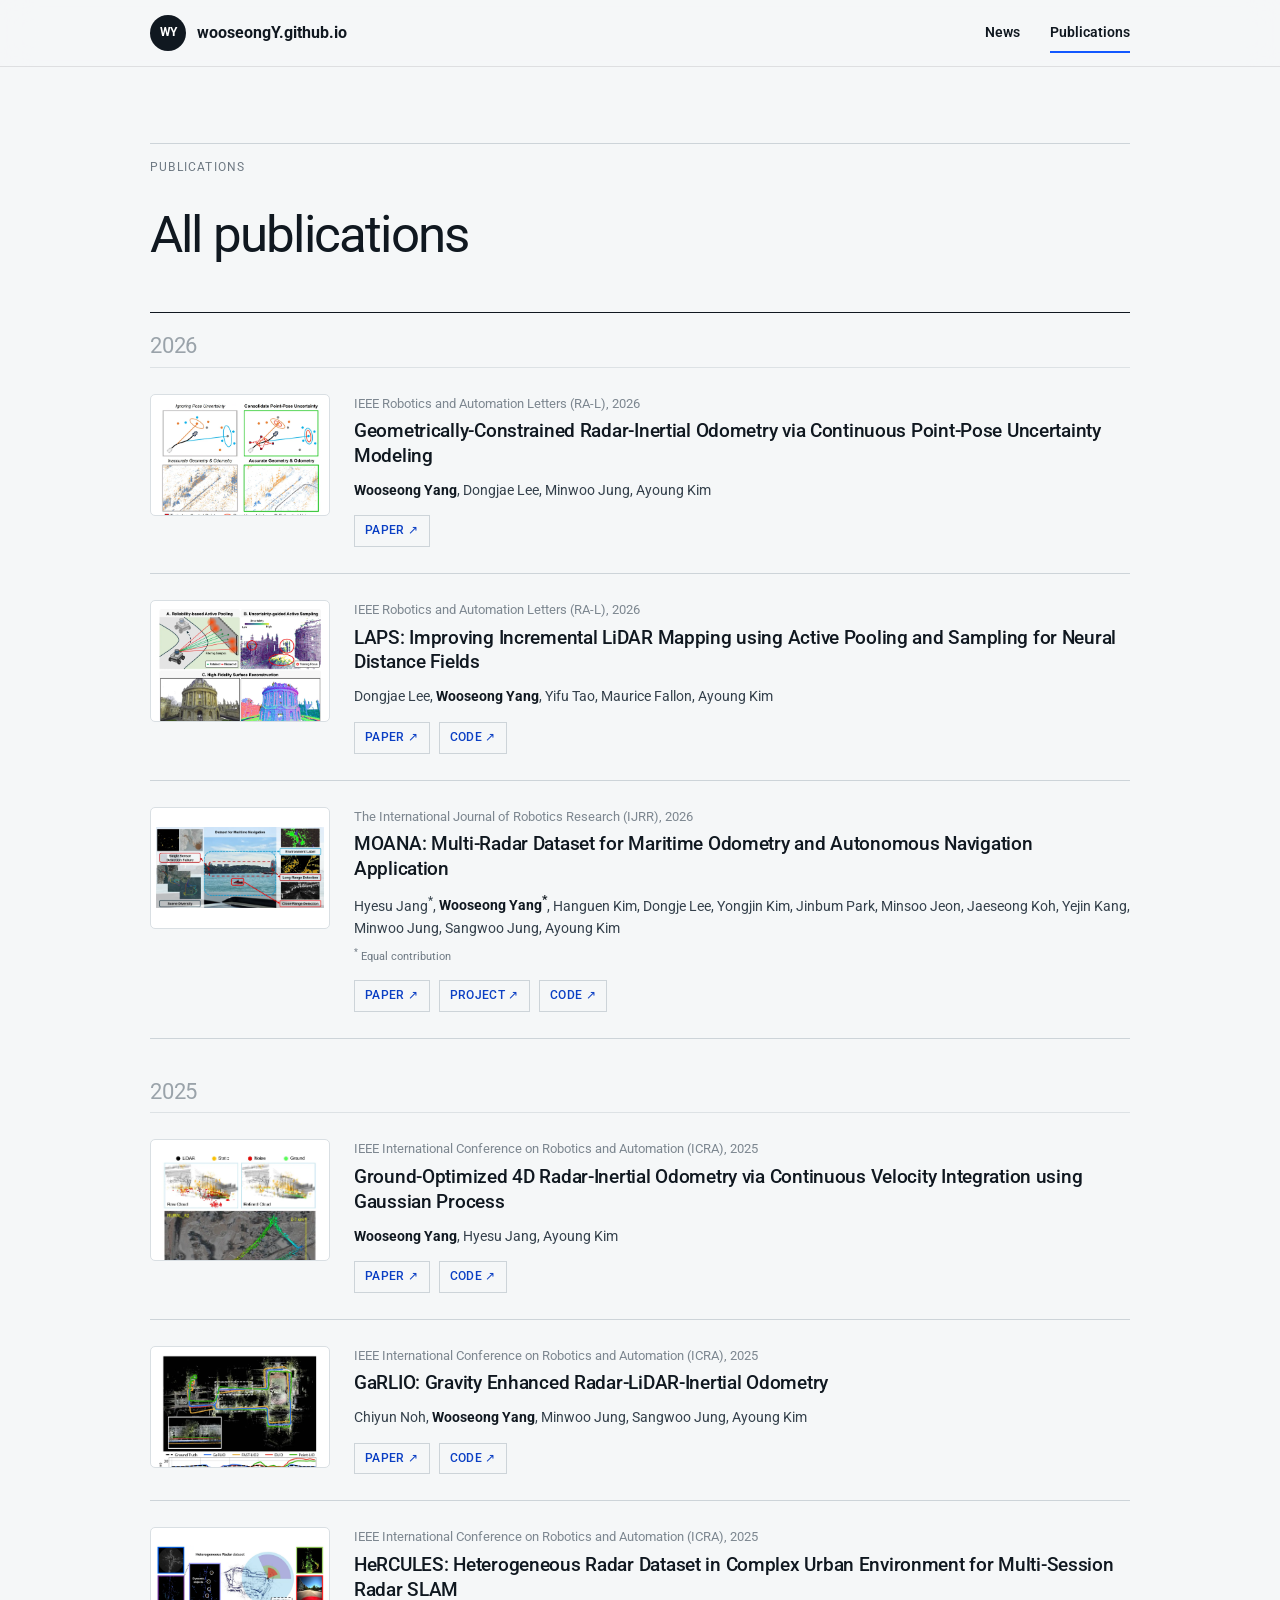
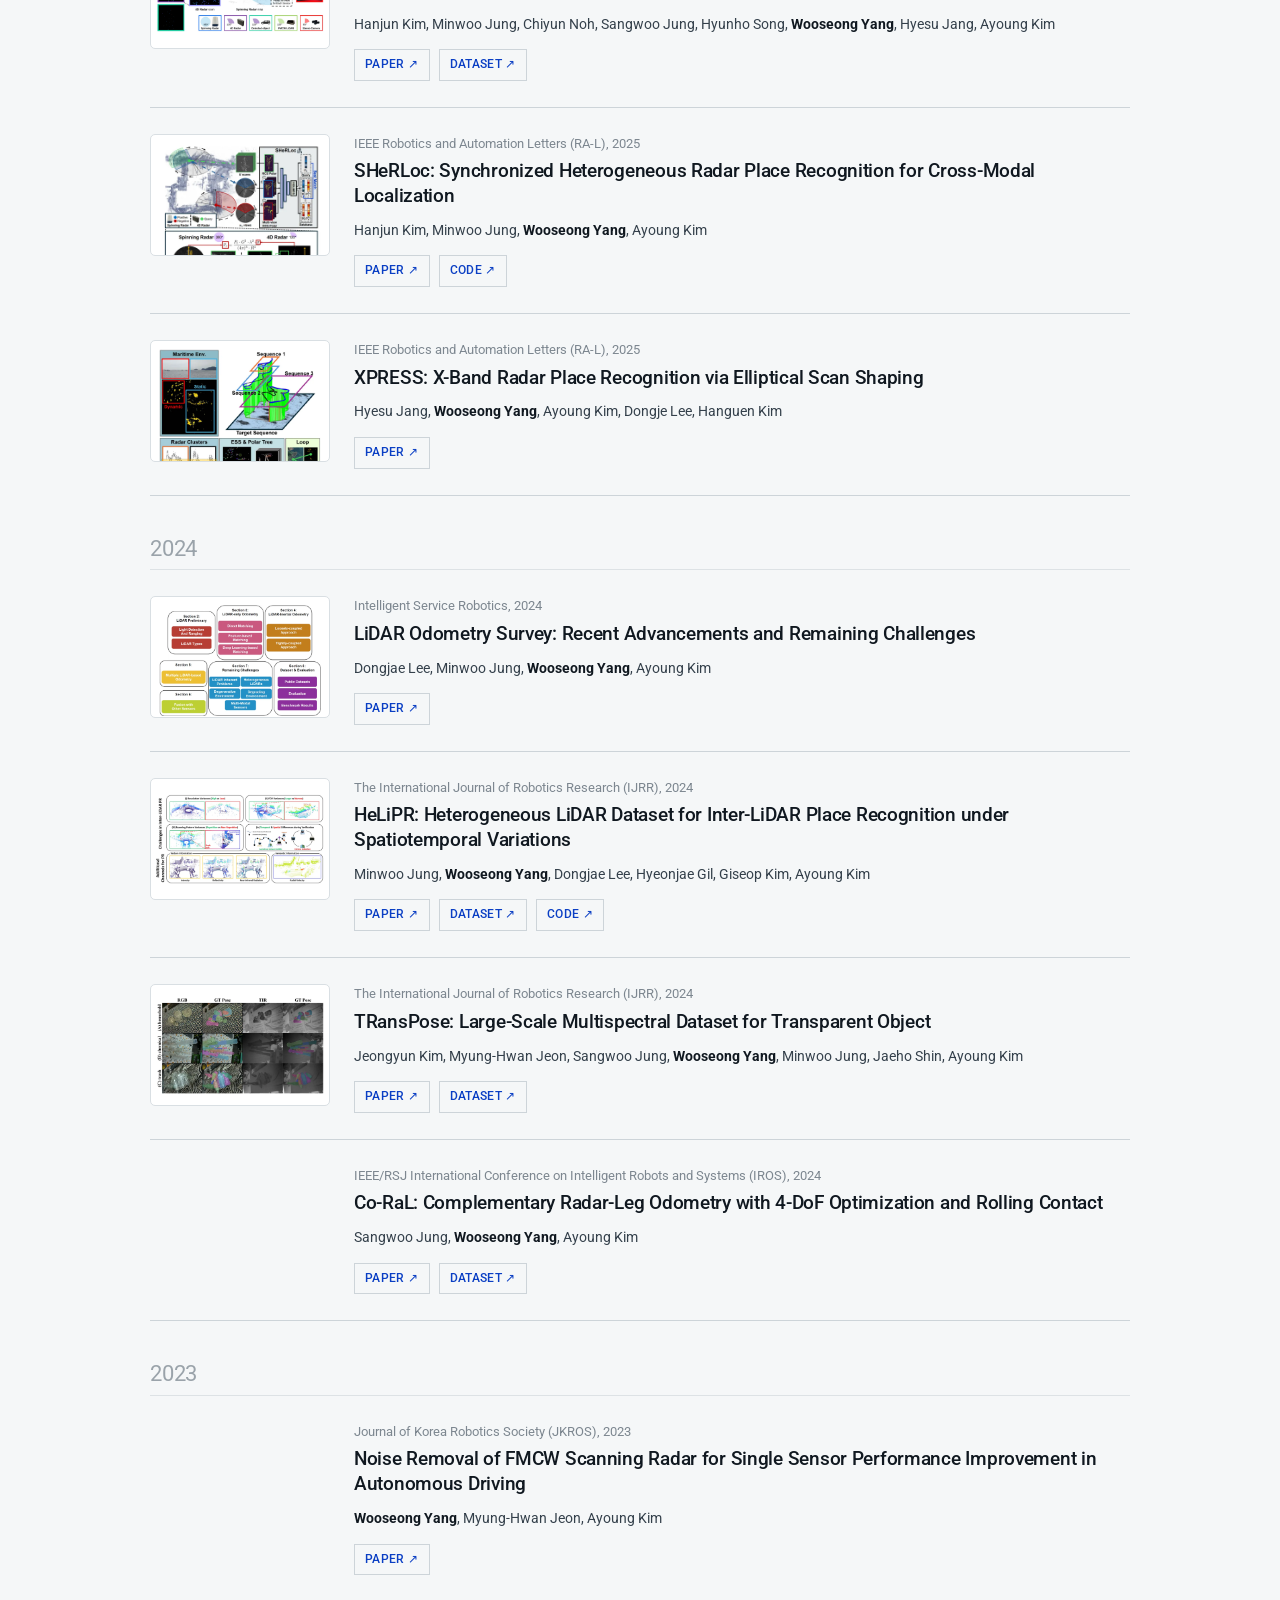
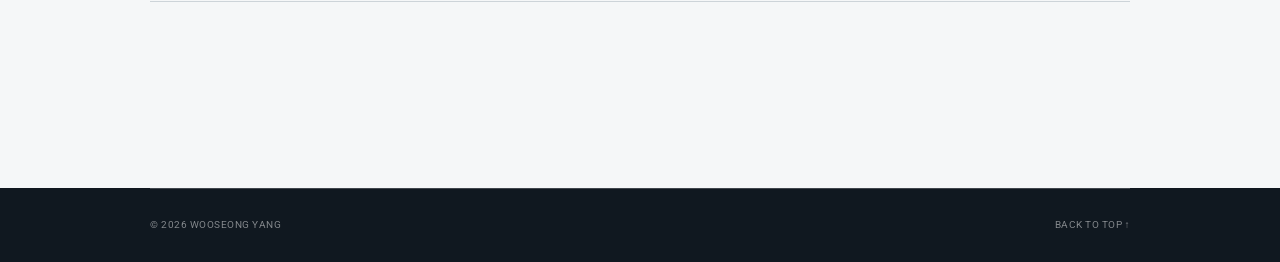
==== publications.html @ b767a668 "Align profile typography with academic references" ====
<!doctype html>
<html lang="en">
  <head>
    <meta charset="utf-8" />
    <meta name="viewport" content="width=device-width, initial-scale=1" />
    <meta name="theme-color" content="#101820" />
    <meta
      name="description"
      content="Publications by Wooseong Yang in radar, LiDAR, sensor fusion, localization, and SLAM."
    />
    <meta name="application-name" content="wooseongY.github.io" />
    <title>Publications | Wooseong Yang</title>
    <link rel="icon" type="image/svg+xml" href="assets/favicon.svg" />
    <link rel="preconnect" href="https://fonts.googleapis.com" />
    <link rel="preconnect" href="https://fonts.gstatic.com" crossorigin />
    <link
      href="https://fonts.googleapis.com/css2?family=Roboto:wght@300;400;500;700&display=swap"
      rel="stylesheet"
    />
    <link rel="stylesheet" href="assets/styles.css" />
    <script src="assets/site.js" defer></script>
  </head>

  <body class="publications-page">
    <a class="skip-link" href="#main">Skip to content</a>

    <header class="site-header">
      <nav class="nav shell" aria-label="Primary navigation">
        <a class="brand" href="index.html" aria-label="Wooseong Yang, home">
          <span class="brand-mark" aria-hidden="true">WY</span>
          <span class="brand-name">wooseongY.github.io</span>
        </a>
        <div class="nav-links">
          <a href="index.html#news">News</a>
          <a href="publications.html" aria-current="page">Publications</a>
        </div>
      </nav>
    </header>

    <main id="main">
      <section class="publication-archive section shell" id="top" aria-labelledby="archive-title">
        <div class="section-kicker reveal">
          <p>Publications</p>
        </div>
        <div class="archive-heading reveal">
          <div>
            <h1 id="archive-title">All publications</h1>
          </div>
        </div>

        <div class="publication-list reveal">
          <h2 class="publication-year-heading">2026</h2>

          <article class="paper paper-standard">
            <figure class="paper-teaser">
              <img
                src="assets/img/publications/geo-rio.webp"
                alt="Geometric constraints and uncertainty modeling for radar-inertial odometry"
                width="946"
                height="720"
              />
            </figure>
            <div class="paper-body">
              <p class="venue">IEEE Robotics and Automation Letters (RA-L), 2026</p>
              <h2>Geometrically-Constrained Radar-Inertial Odometry via Continuous Point-Pose Uncertainty Modeling</h2>
              <p class="authors"><strong>Wooseong Yang</strong>, Dongjae Lee, Minwoo Jung, Ayoung Kim</p>
              <div class="paper-links">
                <a href="https://arxiv.org/abs/2604.02745" target="_blank" rel="noreferrer">Paper ↗</a>
              </div>
            </div>
          </article>

          <article class="paper paper-standard">
            <figure class="paper-teaser">
              <img
                src="assets/img/publications/laps.webp"
                alt="LAPS active pooling and sampling pipeline"
                width="954"
                height="720"
                loading="lazy"
              />
            </figure>
            <div class="paper-body">
              <p class="venue">IEEE Robotics and Automation Letters (RA-L), 2026</p>
              <h2>LAPS: Improving Incremental LiDAR Mapping using Active Pooling and Sampling for Neural Distance Fields</h2>
              <p class="authors">Dongjae Lee, <strong>Wooseong Yang</strong>, Yifu Tao, Maurice Fallon, Ayoung Kim</p>
              <div class="paper-links">
                <a href="https://arxiv.org/abs/2605.15496" target="_blank" rel="noreferrer">Paper ↗</a>
                <a href="https://github.com/dongjae0107/LAPS" target="_blank" rel="noreferrer">Code ↗</a>
              </div>
            </div>
          </article>

          <article class="paper paper-standard">
            <figure class="paper-teaser paper-teaser-wide">
              <img
                src="assets/img/publications/moana.webp"
                alt="MOANA maritime multi-radar dataset overview"
                width="1000"
                height="479"
                loading="lazy"
              />
            </figure>
            <div class="paper-body">
              <p class="venue">The International Journal of Robotics Research (IJRR), 2026</p>
              <h2>MOANA: Multi-Radar Dataset for Maritime Odometry and Autonomous Navigation Application</h2>
              <p class="authors">Hyesu Jang<sup>*</sup>, <strong>Wooseong Yang<sup>*</sup></strong>, Hanguen Kim, Dongje Lee, Yongjin Kim, Jinbum Park, Minsoo Jeon, Jaeseong Koh, Yejin Kang, Minwoo Jung, Sangwoo Jung, Ayoung Kim</p>
              <p class="note"><sup>*</sup> Equal contribution</p>
              <div class="paper-links">
                <a href="https://arxiv.org/abs/2412.03887" target="_blank" rel="noreferrer">Paper ↗</a>
                <a href="https://sites.google.com/view/rpmmoana" target="_blank" rel="noreferrer">Project ↗</a>
                <a href="https://github.com/wooseongY/MOANA-File-Player" target="_blank" rel="noreferrer">Code ↗</a>
              </div>
            </div>
          </article>

          <h2 class="publication-year-heading">2025</h2>

          <article class="paper paper-standard">
            <figure class="paper-teaser">
              <img
                src="assets/img/publications/go-rio.webp"
                alt="Go-RIO ground filtering, mapping, and elevation error results from Figure 1"
                width="710"
                height="790"
                loading="lazy"
              />
            </figure>
            <div class="paper-body">
              <p class="venue">IEEE International Conference on Robotics and Automation (ICRA), 2025</p>
              <h2>Ground-Optimized 4D Radar-Inertial Odometry via Continuous Velocity Integration using Gaussian Process</h2>
              <p class="authors"><strong>Wooseong Yang</strong>, Hyesu Jang, Ayoung Kim</p>
              <div class="paper-links">
                <a href="https://arxiv.org/abs/2502.08093" target="_blank" rel="noreferrer">Paper ↗</a>
                <a href="https://github.com/wooseongY/Go-RIO" target="_blank" rel="noreferrer">Code ↗</a>
              </div>
            </div>
          </article>

          <article class="paper paper-standard">
            <figure class="paper-teaser">
              <img
                src="assets/img/publications/garlio.webp"
                alt="GaRLIO trajectory and mapping results"
                width="877"
                height="720"
                loading="lazy"
              />
            </figure>
            <div class="paper-body">
              <p class="venue">IEEE International Conference on Robotics and Automation (ICRA), 2025</p>
              <h2>GaRLIO: Gravity Enhanced Radar-LiDAR-Inertial Odometry</h2>
              <p class="authors">Chiyun Noh, <strong>Wooseong Yang</strong>, Minwoo Jung, Sangwoo Jung, Ayoung Kim</p>
              <div class="paper-links">
                <a href="https://arxiv.org/abs/2502.07703" target="_blank" rel="noreferrer">Paper ↗</a>
                <a href="https://github.com/wooseongY/GaRLIO" target="_blank" rel="noreferrer">Code ↗</a>
              </div>
            </div>
          </article>

          <article class="paper paper-standard">
            <figure class="paper-teaser paper-teaser-wide">
              <img
                src="assets/img/publications/hercules.webp"
                alt="HeRCULES heterogeneous radar dataset overview"
                width="1000"
                height="516"
                loading="lazy"
              />
            </figure>
            <div class="paper-body">
              <p class="venue">IEEE International Conference on Robotics and Automation (ICRA), 2025</p>
              <h2>HeRCULES: Heterogeneous Radar Dataset in Complex Urban Environment for Multi-Session Radar SLAM</h2>
              <p class="authors">Hanjun Kim, Minwoo Jung, Chiyun Noh, Sangwoo Jung, Hyunho Song, <strong>Wooseong Yang</strong>, Hyesu Jang, Ayoung Kim</p>
              <div class="paper-links">
                <a href="https://arxiv.org/abs/2502.01946" target="_blank" rel="noreferrer">Paper ↗</a>
                <a href="https://sites.google.com/view/herculesdataset" target="_blank" rel="noreferrer">Dataset ↗</a>
              </div>
            </div>
          </article>

          <article class="paper paper-standard">
            <figure class="paper-teaser">
              <img
                src="assets/img/publications/sherloc.webp"
                alt="SHeRLoc heterogeneous radar place recognition pipeline"
                width="752"
                height="720"
                loading="lazy"
              />
            </figure>
            <div class="paper-body">
              <p class="venue">IEEE Robotics and Automation Letters (RA-L), 2025</p>
              <h2>SHeRLoc: Synchronized Heterogeneous Radar Place Recognition for Cross-Modal Localization</h2>
              <p class="authors">Hanjun Kim, Minwoo Jung, <strong>Wooseong Yang</strong>, Ayoung Kim</p>
              <div class="paper-links">
                <a href="https://arxiv.org/abs/2506.15175" target="_blank" rel="noreferrer">Paper ↗</a>
                <a href="https://github.com/wooseongY/SHeRLoc" target="_blank" rel="noreferrer">Code ↗</a>
              </div>
            </div>
          </article>

          <article class="paper paper-standard">
            <figure class="paper-teaser">
              <img
                src="assets/img/publications/xpress.webp"
                alt="XPRESS X-band radar place recognition overview"
                width="904"
                height="720"
                loading="lazy"
              />
            </figure>
            <div class="paper-body">
              <p class="venue">IEEE Robotics and Automation Letters (RA-L), 2025</p>
              <h2>XPRESS: X-Band Radar Place Recognition via Elliptical Scan Shaping</h2>
              <p class="authors">Hyesu Jang, <strong>Wooseong Yang</strong>, Ayoung Kim, Dongje Lee, Hanguen Kim</p>
              <div class="paper-links">
                <a href="https://arxiv.org/abs/2511.08863" target="_blank" rel="noreferrer">Paper ↗</a>
              </div>
            </div>
          </article>

          <h2 class="publication-year-heading">2024</h2>

          <article class="paper paper-standard">
            <figure class="paper-teaser">
              <img
                src="assets/img/publications/lidar-survey.webp"
                alt="LiDAR odometry survey taxonomy"
                width="1000"
                height="685"
                loading="lazy"
              />
            </figure>
            <div class="paper-body">
              <p class="venue">Intelligent Service Robotics, 2024</p>
              <h2>LiDAR Odometry Survey: Recent Advancements and Remaining Challenges</h2>
              <p class="authors">Dongjae Lee, Minwoo Jung, <strong>Wooseong Yang</strong>, Ayoung Kim</p>
              <div class="paper-links">
                <a href="https://arxiv.org/abs/2312.17487" target="_blank" rel="noreferrer">Paper ↗</a>
              </div>
            </div>
          </article>

          <article class="paper paper-standard">
            <figure class="paper-teaser paper-teaser-wide">
              <img
                src="assets/img/publications/helipr.webp"
                alt="HeLiPR place recognition dataset overview"
                width="1000"
                height="535"
                loading="lazy"
              />
            </figure>
            <div class="paper-body">
              <p class="venue">The International Journal of Robotics Research (IJRR), 2024</p>
              <h2>HeLiPR: Heterogeneous LiDAR Dataset for Inter-LiDAR Place Recognition under Spatiotemporal Variations</h2>
              <p class="authors">Minwoo Jung, <strong>Wooseong Yang</strong>, Dongjae Lee, Hyeonjae Gil, Giseop Kim, Ayoung Kim</p>
              <div class="paper-links">
                <a href="https://arxiv.org/abs/2309.14590" target="_blank" rel="noreferrer">Paper ↗</a>
                <a href="https://sites.google.com/view/heliprdataset" target="_blank" rel="noreferrer">Dataset ↗</a>
                <a href="https://github.com/wooseongY/HeLiPR-File-Player-ROS2" target="_blank" rel="noreferrer">Code ↗</a>
              </div>
            </div>
          </article>

          <article class="paper paper-standard">
            <figure class="paper-teaser paper-teaser-wide">
              <img
                src="assets/img/publications/transpose.webp"
                alt="TRansPose multispectral transparent object dataset examples"
                width="1000"
                height="579"
                loading="lazy"
              />
            </figure>
            <div class="paper-body">
              <p class="venue">The International Journal of Robotics Research (IJRR), 2024</p>
              <h2>TRansPose: Large-Scale Multispectral Dataset for Transparent Object</h2>
              <p class="authors">Jeongyun Kim, Myung-Hwan Jeon, Sangwoo Jung, <strong>Wooseong Yang</strong>, Minwoo Jung, Jaeho Shin, Ayoung Kim</p>
              <div class="paper-links">
                <a href="https://arxiv.org/abs/2307.05016" target="_blank" rel="noreferrer">Paper ↗</a>
                <a href="https://sites.google.com/view/transpose-dataset" target="_blank" rel="noreferrer">Dataset ↗</a>
              </div>
            </div>
          </article>

          <article class="paper paper-standard no-teaser">
            <div class="paper-body">
              <p class="venue">IEEE/RSJ International Conference on Intelligent Robots and Systems (IROS), 2024</p>
              <h2>Co-RaL: Complementary Radar-Leg Odometry with 4-DoF Optimization and Rolling Contact</h2>
              <p class="authors">Sangwoo Jung, <strong>Wooseong Yang</strong>, Ayoung Kim</p>
              <div class="paper-links">
                <a href="https://arxiv.org/abs/2407.05820" target="_blank" rel="noreferrer">Paper ↗</a>
                <a href="https://github.com/SangwooJung98/Co-RaL-Dataset" target="_blank" rel="noreferrer">Dataset ↗</a>
              </div>
            </div>
          </article>

          <h2 class="publication-year-heading">2023</h2>

          <article class="paper paper-standard no-teaser">
            <div class="paper-body">
              <p class="venue">Journal of Korea Robotics Society (JKROS), 2023</p>
              <h2>Noise Removal of FMCW Scanning Radar for Single Sensor Performance Improvement in Autonomous Driving</h2>
              <p class="authors"><strong>Wooseong Yang</strong>, Myung-Hwan Jeon, Ayoung Kim</p>
              <div class="paper-links">
                <a href="https://doi.org/10.7746/jkros.2023.18.3.271" target="_blank" rel="noreferrer">Paper ↗</a>
              </div>
            </div>
          </article>
        </div>
      </section>
    </main>

    <footer class="site-footer">
      <div class="shell">
        <p>© <span id="year">2026</span> Wooseong Yang</p>
        <a href="#top">Back to top ↑</a>
      </div>
    </footer>
  </body>
</html>
---- assets/styles.css ----
:root {
  --ink: #101820;
  --ink-soft: #34404b;
  --paper: #f5f7f8;
  --white: #ffffff;
  --line: #cdd4d9;
  --line-dark: rgba(255, 255, 255, 0.2);
  --blue: #1258ff;
  --blue-dark: #0b3fc4;
  --signal: #ffc857;
  --signal-soft: #fff0c9;
  --muted: #6e7983;
  --shell: min(980px, calc(100vw - 48px));
  --serif: "Roboto", Arial, sans-serif;
  --sans: "Roboto", Arial, sans-serif;
  --mono: "Roboto", Arial, sans-serif;
}

* {
  box-sizing: border-box;
}

html {
  scroll-behavior: smooth;
  scroll-padding-top: 88px;
}

body {
  margin: 0;
  background: var(--paper);
  color: var(--ink);
  font-family: var(--sans);
  font-size: 16px;
  line-height: 1.65;
  -webkit-font-smoothing: antialiased;
}

body::before {
  position: fixed;
  inset: 0;
  z-index: -1;
  background-image: linear-gradient(rgba(16, 24, 32, 0.035) 1px, transparent 1px),
    linear-gradient(90deg, rgba(16, 24, 32, 0.035) 1px, transparent 1px);
  background-size: 64px 64px;
  content: "";
  pointer-events: none;
}

a {
  color: inherit;
  text-decoration-thickness: 1px;
  text-underline-offset: 4px;
}

img {
  display: block;
  max-width: 100%;
}

.shell {
  width: var(--shell);
  margin-inline: auto;
}

.skip-link {
  position: fixed;
  top: 10px;
  left: 10px;
  z-index: 100;
  padding: 10px 14px;
  transform: translateY(-150%);
  background: var(--white);
  color: var(--ink);
}

.skip-link:focus {
  transform: translateY(0);
}

.site-header {
  position: sticky;
  top: 0;
  z-index: 50;
  border-bottom: 1px solid rgba(16, 24, 32, 0.1);
  background: rgba(245, 247, 248, 0.9);
  backdrop-filter: blur(16px);
}

.nav {
  display: grid;
  grid-template-columns: 1fr auto 1fr;
  align-items: center;
  min-height: 72px;
  gap: 24px;
}

.brand {
  display: inline-flex;
  align-items: center;
  gap: 11px;
  justify-self: start;
  font-weight: 700;
  text-decoration: none;
}

.brand-mark {
  display: grid;
  width: 36px;
  height: 36px;
  place-items: center;
  border-radius: 50%;
  background: var(--ink);
  color: var(--white);
  font-family: var(--mono);
  font-size: 12px;
  letter-spacing: -0.06em;
}

.nav-links {
  display: flex;
  align-items: center;
  gap: 30px;
}

.nav-links a,
.nav-scholar {
  font-size: 14px;
  font-weight: 600;
  text-decoration: none;
}

.nav-links a {
  position: relative;
}

.nav-links a::after {
  position: absolute;
  right: 0;
  bottom: -8px;
  left: 0;
  height: 2px;
  transform: scaleX(0);
  transform-origin: left;
  background: var(--blue);
  content: "";
  transition: transform 180ms ease;
}

.nav-links a:hover::after,
.nav-links a[aria-current="true"]::after,
.nav-links a[aria-current="page"]::after {
  transform: scaleX(1);
}

.nav-scholar {
  justify-self: end;
  color: var(--blue-dark);
}

.hero {
  display: grid;
  grid-template-columns: minmax(0, 1.05fr) minmax(390px, 0.95fr);
  align-items: center;
  min-height: calc(100vh - 72px);
  padding-block: 68px;
  gap: 72px;
}

.hero-copy {
  min-width: 0;
}

.eyebrow {
  display: flex;
  align-items: center;
  gap: 12px;
  margin: 0 0 26px;
  color: var(--ink-soft);
  font-family: var(--mono);
  font-size: 12px;
  letter-spacing: 0.08em;
  text-transform: uppercase;
}

.eyebrow > span {
  width: 30px;
  height: 2px;
  background: var(--blue);
}

.hero h1 {
  max-width: 720px;
  margin: 0;
  font-family: var(--serif);
  font-size: clamp(5.2rem, 9vw, 8.8rem);
  font-weight: 500;
  letter-spacing: -0.065em;
  line-height: 0.76;
}

.hero-lede {
  max-width: 630px;
  margin: 42px 0 0;
  color: var(--ink-soft);
  font-size: clamp(1.18rem, 2vw, 1.55rem);
  line-height: 1.5;
}

.hero-links {
  display: flex;
  flex-wrap: wrap;
  margin-top: 38px;
  gap: 10px;
}

.button {
  display: inline-flex;
  align-items: center;
  min-height: 48px;
  padding: 0 19px;
  border: 1px solid var(--ink);
  font-size: 14px;
  font-weight: 700;
  text-decoration: none;
  transition: transform 150ms ease, background 150ms ease, color 150ms ease;
}

.button:hover {
  transform: translateY(-2px);
}

.button-primary {
  background: var(--blue);
  border-color: var(--blue);
  color: var(--white);
}

.button-primary:hover {
  background: var(--blue-dark);
}

.button-secondary {
  background: rgba(255, 255, 255, 0.5);
}

.button-secondary:hover {
  background: var(--ink);
  color: var(--white);
}

.hero-visual {
  position: relative;
  min-height: 620px;
}

.radar-field {
  position: absolute;
  top: 0;
  right: 0;
  width: min(100%, 500px);
  aspect-ratio: 1;
  overflow: hidden;
  border: 1px solid #05090c;
  background: #000;
}

.radar-field::before,
.radar-field::after {
  position: absolute;
  top: 50%;
  left: 50%;
  z-index: 2;
  width: 64%;
  aspect-ratio: 1;
  transform: translate(-50%, -50%);
  border: 1px solid rgba(255, 255, 255, 0.18);
  border-radius: 50%;
  content: "";
}

.radar-field::after {
  width: 34%;
}

.radar-field img {
  width: 100%;
  height: 100%;
  object-fit: cover;
  opacity: 0.9;
}

.radar-axis {
  position: absolute;
  z-index: 2;
  display: block;
  background: rgba(255, 255, 255, 0.2);
}

.radar-axis-x {
  top: 50%;
  left: 7%;
  width: 86%;
  height: 1px;
}

.radar-axis-y {
  top: 7%;
  left: 50%;
  width: 1px;
  height: 86%;
}

.radar-caption {
  position: absolute;
  right: 18px;
  bottom: 16px;
  left: 18px;
  z-index: 3;
  display: flex;
  justify-content: space-between;
  padding-top: 11px;
  border-top: 1px solid var(--line-dark);
  color: rgba(255, 255, 255, 0.76);
  font-family: var(--mono);
  font-size: 10px;
  letter-spacing: 0.08em;
  text-transform: uppercase;
}

.portrait-card {
  position: absolute;
  bottom: 0;
  left: 0;
  z-index: 5;
  display: grid;
  grid-template-columns: 132px 1fr;
  width: 335px;
  margin: 0;
  padding: 12px;
  background: var(--white);
  box-shadow: 0 22px 60px rgba(10, 24, 38, 0.22);
}

.portrait-card img {
  width: 132px;
  height: 171px;
  object-fit: cover;
}

.portrait-card figcaption {
  display: flex;
  flex-direction: column;
  justify-content: flex-end;
  padding: 0 4px 6px 18px;
}

.portrait-card strong {
  margin-bottom: 6px;
  font-family: var(--serif);
  font-size: 21px;
  font-weight: 600;
  line-height: 1.1;
}

.portrait-card span {
  color: var(--muted);
  font-size: 11px;
  line-height: 1.6;
}

.signal-note {
  position: absolute;
  right: 14px;
  bottom: 6px;
  z-index: 4;
  display: flex;
  align-items: flex-start;
  width: 190px;
  gap: 12px;
}

.signal-note span {
  color: var(--blue);
  font-family: var(--mono);
  font-size: 11px;
}

.signal-note p {
  margin: 0;
  color: var(--ink-soft);
  font-size: 11px;
  font-weight: 600;
  letter-spacing: 0.03em;
  line-height: 1.5;
  text-transform: uppercase;
}

.section {
  padding-block: 122px;
}

.section-kicker {
  display: grid;
  grid-template-columns: 70px 1fr;
  align-items: center;
  margin-bottom: 62px;
  border-top: 1px solid var(--line);
  color: var(--muted);
  font-family: var(--mono);
  font-size: 11px;
  letter-spacing: 0.1em;
  text-transform: uppercase;
}

.section-kicker span,
.section-kicker p {
  margin: 0;
  padding-top: 14px;
}

.about-grid {
  display: grid;
  grid-template-columns: minmax(0, 1.12fr) minmax(330px, 0.88fr);
  gap: 100px;
}

.about-copy h2,
.section-heading h2,
.contact h2 {
  margin: 0;
  font-family: var(--serif);
  font-weight: 500;
  letter-spacing: -0.035em;
  line-height: 1.05;
}

.about-copy h2 {
  max-width: 770px;
  margin-bottom: 46px;
  font-size: clamp(3rem, 5.5vw, 5rem);
}

.about-copy > p {
  max-width: 760px;
  margin: 0 0 21px 76px;
  color: var(--ink-soft);
  font-size: 18px;
  line-height: 1.8;
}

.about-copy a {
  color: var(--blue-dark);
}

.focus-list {
  align-self: end;
  border-top: 1px solid var(--ink);
}

.focus-list article {
  display: grid;
  grid-template-columns: 42px 1fr;
  padding: 26px 0;
  border-bottom: 1px solid var(--line);
  gap: 20px;
}

.focus-number {
  color: var(--blue);
  font-family: var(--mono);
  font-size: 11px;
}

.focus-list h3 {
  margin: 0 0 8px;
  font-size: 17px;
}

.focus-list p {
  margin: 0;
  color: var(--muted);
  font-size: 14px;
  line-height: 1.65;
}

.news,
.publications {
  padding-top: 24px;
}

.section-heading {
  display: flex;
  align-items: end;
  justify-content: space-between;
  margin-bottom: 48px;
  gap: 32px;
}

.section-heading h2 {
  font-size: clamp(3.2rem, 5vw, 5rem);
}

.section-heading p {
  max-width: 420px;
  margin: 10px 0 0;
  color: var(--muted);
  font-size: 15px;
}

.news-list {
  border-top: 1px solid var(--ink);
}

.news-item {
  display: grid;
  grid-template-columns: 150px minmax(0, 1fr) 100px;
  align-items: center;
  min-height: 96px;
  padding: 18px 0;
  border-bottom: 1px solid var(--line);
  gap: 30px;
}

.news-item time {
  color: var(--muted);
  font-family: var(--mono);
  font-size: 12px;
  text-transform: uppercase;
}

.news-item p {
  margin: 0;
  font-size: 17px;
}

.news-tag {
  justify-self: end;
  padding: 5px 9px;
  border: 1px solid var(--line);
  border-radius: 999px;
  color: var(--muted);
  font-family: var(--mono);
  font-size: 10px;
  letter-spacing: 0.06em;
  text-transform: uppercase;
}

.news-highlight {
  margin-inline: -18px;
  padding-inline: 18px;
  background: var(--signal-soft);
}

.news-highlight .news-tag {
  border-color: var(--ink);
  background: var(--signal);
  color: var(--ink);
}

.publications-heading {
  align-items: end;
}

.text-link {
  color: var(--blue-dark);
  font-size: 14px;
  font-weight: 700;
}

.publication-year {
  display: grid;
  grid-template-columns: 150px minmax(0, 1fr);
  margin-top: 82px;
  border-top: 1px solid var(--ink);
}

.year-label {
  position: sticky;
  top: 100px;
  align-self: start;
  display: flex;
  flex-direction: column;
  padding-top: 21px;
  gap: 3px;
}

.year-label span:first-child {
  font-family: var(--serif);
  font-size: 30px;
}

.year-label span:last-child {
  color: var(--muted);
  font-family: var(--mono);
  font-size: 10px;
  letter-spacing: 0.08em;
  text-transform: uppercase;
}

.paper {
  position: relative;
  grid-column: 2;
  display: grid;
  grid-template-columns: 54px minmax(0, 1fr);
  padding: 34px 0;
  border-bottom: 1px solid var(--line);
  gap: 24px;
}

.paper-index {
  color: var(--muted);
  font-family: var(--mono);
  font-size: 11px;
}

.paper-body h3 {
  max-width: 850px;
  margin: 8px 0 13px;
  font-family: var(--serif);
  font-size: clamp(1.55rem, 2.5vw, 2.25rem);
  font-weight: 500;
  letter-spacing: -0.02em;
  line-height: 1.16;
}

.venue {
  margin: 0;
  color: var(--muted);
  font-family: var(--mono);
  font-size: 10px;
  letter-spacing: 0.04em;
  text-transform: uppercase;
}

.venue span {
  display: inline-block;
  min-width: 48px;
  margin-right: 8px;
  color: var(--blue);
  font-weight: 500;
}

.authors {
  margin: 0;
  color: var(--ink-soft);
  font-size: 13px;
  line-height: 1.7;
}

.authors strong {
  color: var(--ink);
  font-weight: 700;
}

.note {
  margin: 6px 0 0;
  color: var(--muted);
  font-size: 11px;
}

.paper-links {
  display: flex;
  flex-wrap: wrap;
  margin-top: 18px;
  gap: 9px;
}

.paper-links a {
  padding: 5px 10px;
  border: 1px solid var(--line);
  color: var(--blue-dark);
  font-family: var(--mono);
  font-size: 10px;
  font-weight: 500;
  letter-spacing: 0.03em;
  text-decoration: none;
  text-transform: uppercase;
  transition: background 150ms ease, color 150ms ease, border 150ms ease;
}

.paper-links a:hover {
  border-color: var(--blue);
  background: var(--blue);
  color: var(--white);
}

.paper-featured {
  grid-template-columns: 54px minmax(0, 1fr);
  margin-block: 28px;
  padding: 0 0 34px;
}

.paper-media {
  position: relative;
  grid-column: 1 / -1;
  aspect-ratio: 2.1 / 1;
  overflow: hidden;
  margin-bottom: 12px;
  background: var(--ink);
}

.paper-media img {
  width: 100%;
  height: 100%;
  object-fit: cover;
  transition: transform 500ms cubic-bezier(0.16, 1, 0.3, 1);
}

.paper-featured:hover .paper-media img {
  transform: scale(1.015);
}

.paper-gorio .paper-media img {
  object-position: center;
}

.award-ribbon {
  position: absolute;
  top: 16px;
  right: 16px;
  padding: 11px 14px;
  background: var(--signal);
  color: var(--ink);
  font-family: var(--mono);
  font-size: 9px;
  font-weight: 500;
  letter-spacing: 0.05em;
  line-height: 1.5;
  text-align: right;
  text-transform: uppercase;
}

.contact {
  margin-top: 90px;
  padding-block: 130px;
  background: var(--ink);
  color: var(--white);
}

.contact .eyebrow {
  color: rgba(255, 255, 255, 0.62);
}

.contact h2 {
  max-width: 900px;
  font-size: clamp(4rem, 8vw, 8rem);
  line-height: 0.92;
}

.contact-inner > p:not(.eyebrow) {
  max-width: 520px;
  margin: 42px 0 0;
  color: rgba(255, 255, 255, 0.64);
  font-size: 17px;
}

.contact-links {
  display: grid;
  grid-template-columns: repeat(4, 1fr);
  margin-top: 70px;
  border-top: 1px solid var(--line-dark);
}

.contact-links a {
  display: flex;
  justify-content: space-between;
  padding: 20px 22px 20px 0;
  border-right: 1px solid var(--line-dark);
  color: rgba(255, 255, 255, 0.86);
  font-size: 13px;
  font-weight: 600;
  text-decoration: none;
  transition: color 150ms ease;
}

.contact-links a:not(:first-child) {
  padding-left: 22px;
}

.contact-links a:last-child {
  border-right: 0;
}

.contact-links a:hover {
  color: var(--signal);
}

.site-footer {
  background: var(--ink);
  color: rgba(255, 255, 255, 0.48);
}

.site-footer .shell {
  display: flex;
  justify-content: space-between;
  padding-block: 28px;
  border-top: 1px solid var(--line-dark);
  font-family: var(--mono);
  font-size: 10px;
  letter-spacing: 0.05em;
  text-transform: uppercase;
}

.site-footer p {
  margin: 0;
}

.site-footer a {
  text-decoration: none;
}

.reveal {
  opacity: 0;
  transform: translateY(22px);
  transition: opacity 650ms ease, transform 650ms cubic-bezier(0.16, 1, 0.3, 1);
}

.reveal-delay {
  transition-delay: 100ms;
}

.reveal.is-visible {
  opacity: 1;
  transform: translateY(0);
}

@media (prefers-reduced-motion: reduce) {
  html {
    scroll-behavior: auto;
  }

  *,
  *::before,
  *::after {
    scroll-behavior: auto !important;
    transition-duration: 0.01ms !important;
  }

  .reveal {
    opacity: 1;
    transform: none;
  }
}

@media (max-width: 980px) {
  :root {
    --shell: min(100% - 36px, 760px);
  }

  .nav {
    grid-template-columns: 1fr auto;
  }

  .nav-links {
    display: none;
  }

  .hero {
    grid-template-columns: 1fr;
    min-height: auto;
    padding-block: 90px;
    gap: 64px;
  }

  .hero-visual {
    width: min(100%, 620px);
    min-height: 640px;
    margin-inline: auto;
  }

  .radar-field {
    width: min(88%, 500px);
  }

  .about-grid {
    grid-template-columns: 1fr;
    gap: 58px;
  }

  .about-copy > p {
    margin-left: 0;
  }

  .focus-list {
    max-width: 600px;
  }

  .contact-links {
    grid-template-columns: repeat(2, 1fr);
  }

  .contact-links a:nth-child(2) {
    border-right: 0;
  }

  .contact-links a:nth-child(n + 3) {
    border-top: 1px solid var(--line-dark);
  }
}

@media (max-width: 680px) {
  :root {
    --shell: calc(100% - 28px);
  }

  body::before {
    background-size: 40px 40px;
  }

  .site-header {
    position: relative;
  }

  .nav {
    min-height: 64px;
  }

  .brand-name {
    display: none;
  }

  .hero {
    padding-block: 70px 90px;
    gap: 52px;
  }

  .hero h1 {
    font-size: clamp(4.1rem, 21vw, 6rem);
  }

  .hero-lede {
    margin-top: 32px;
    font-size: 18px;
  }

  .hero-links {
    margin-top: 30px;
  }

  .button {
    min-height: 44px;
    padding-inline: 14px;
    font-size: 12px;
  }

  .hero-visual {
    min-height: 480px;
  }

  .radar-field {
    width: 90%;
  }

  .portrait-card {
    grid-template-columns: 102px 1fr;
    width: 272px;
  }

  .portrait-card img {
    width: 102px;
    height: 132px;
  }

  .portrait-card strong {
    font-size: 18px;
  }

  .signal-note {
    display: none;
  }

  .section {
    padding-block: 86px;
  }

  .section-kicker {
    margin-bottom: 42px;
  }

  .about-copy h2,
  .section-heading h2 {
    font-size: clamp(2.8rem, 14vw, 4rem);
  }

  .about-copy > p {
    font-size: 16px;
  }

  .section-heading {
    align-items: flex-start;
    flex-direction: column;
    margin-bottom: 36px;
  }

  .news-item {
    grid-template-columns: 1fr auto;
    min-height: 0;
    padding-block: 24px;
    gap: 12px 18px;
  }

  .news-item time {
    grid-column: 1;
  }

  .news-item p {
    grid-column: 1 / -1;
    grid-row: 2;
    font-size: 15px;
  }

  .news-tag {
    grid-column: 2;
    grid-row: 1;
  }

  .publication-year {
    grid-template-columns: 1fr;
    margin-top: 60px;
  }

  .year-label {
    position: static;
    flex-direction: row;
    align-items: baseline;
    justify-content: space-between;
    padding-bottom: 14px;
  }

  .paper {
    grid-column: 1;
    grid-template-columns: 34px minmax(0, 1fr);
    gap: 12px;
  }

  .paper-featured {
    grid-template-columns: 34px minmax(0, 1fr);
  }

  .paper-body h3 {
    font-size: 1.55rem;
  }

  .paper-media {
    aspect-ratio: 1.65 / 1;
  }

  .award-ribbon {
    top: 10px;
    right: 10px;
    max-width: 160px;
    font-size: 8px;
  }

  .contact {
    padding-block: 96px;
  }

  .contact h2 {
    font-size: clamp(3.5rem, 17vw, 5.4rem);
  }

  .contact-links {
    grid-template-columns: 1fr;
    margin-top: 52px;
  }

  .contact-links a,
  .contact-links a:not(:first-child) {
    padding: 17px 0;
    border-top: 1px solid var(--line-dark);
    border-right: 0;
  }

  .site-footer .shell {
    align-items: flex-start;
    flex-direction: column;
    gap: 10px;
  }
}

/* Academic profile header */
body::before {
  display: none;
}

.hero {
  grid-template-columns: minmax(0, 1fr) 230px;
  align-items: start;
  min-height: auto;
  padding-block: 96px 118px;
  gap: 92px;
}

.profile-intro {
  min-width: 0;
}

.profile-affiliation {
  display: flex;
  flex-wrap: wrap;
  align-items: center;
  margin: 0 0 24px;
  color: var(--muted);
  font-size: 14px;
  gap: 8px;
}

.profile-affiliation a {
  color: var(--blue-dark);
  font-weight: 700;
  text-decoration: none;
}

.hero h1 {
  margin: 0 0 32px;
  font-size: clamp(4rem, 7vw, 6.5rem);
  letter-spacing: -0.055em;
  line-height: 0.92;
}

.hero-lede,
.hero-summary {
  max-width: 740px;
  color: var(--ink-soft);
  font-size: 17px;
  line-height: 1.75;
}

.hero-lede {
  margin: 0 0 10px;
}

.hero-summary {
  margin: 0;
}

.hero-lede a {
  color: var(--blue-dark);
}

.research-topics {
  display: flex;
  flex-wrap: wrap;
  margin-top: 25px;
  gap: 8px;
}

.research-topics span {
  padding: 5px 10px;
  border-radius: 4px;
  background: #eef2f5;
  color: var(--ink-soft);
  font-family: var(--mono);
  font-size: 11px;
}

.profile-links {
  display: flex;
  flex-wrap: wrap;
  margin-top: 30px;
  gap: 13px 25px;
}

.profile-links a {
  color: var(--blue-dark);
  font-size: 14px;
  font-weight: 700;
  text-decoration: none;
}

.profile-links a:hover {
  text-decoration: underline;
}

.profile-photo {
  width: 230px;
  margin: 4px 0 0;
}

.profile-photo img {
  width: 230px;
  height: auto;
  aspect-ratio: 99 / 128;
  border-radius: 6px;
  background: #f1f3f4;
  object-fit: cover;
}

.profile-photo figcaption {
  display: flex;
  flex-direction: column;
  padding-top: 13px;
  border-bottom: 1px solid var(--line);
  padding-bottom: 13px;
  line-height: 1.45;
}

.profile-photo strong {
  font-family: var(--serif);
  font-size: 18px;
  font-weight: 600;
}

.profile-photo span {
  color: var(--muted);
  font-size: 12px;
}

@media (max-width: 980px) {
  .hero {
    grid-template-columns: minmax(0, 1fr) 200px;
    padding-block: 76px 96px;
    gap: 48px;
  }

  .profile-photo {
    width: 200px;
  }

  .profile-photo img {
    width: 200px;
  }
}

@media (max-width: 680px) {
  .brand-name {
    display: inline;
    font-size: 13px;
  }

  .hero {
    grid-template-columns: 1fr;
    padding-block: 60px 82px;
    gap: 38px;
  }

  .hero h1 {
    margin-bottom: 26px;
    font-size: clamp(3.6rem, 17vw, 5rem);
    line-height: 0.94;
  }

  .hero-lede,
  .hero-summary {
    font-size: 16px;
    line-height: 1.7;
  }

  .profile-photo {
    grid-row: 1;
    width: 154px;
    margin: 0;
  }

  .profile-photo img {
    width: 154px;
  }

  .profile-photo figcaption {
    display: none;
  }

  .profile-intro {
    grid-row: 2;
  }

  .profile-affiliation {
    font-size: 13px;
  }

  .profile-links {
    gap: 12px 20px;
  }
}

.section-kicker {
  display: block;
}

.section-kicker p {
  margin: 0;
  padding-top: 14px;
}

.paper,
.paper-featured {
  grid-template-columns: 210px minmax(0, 1fr);
}

.publication-list {
  border-top: 1px solid var(--ink);
}

.publication-list .paper {
  grid-column: auto;
  align-items: start;
  padding: 32px 0;
  gap: 30px;
}

.paper-teaser {
  display: grid;
  width: 210px;
  height: 142px;
  margin: 0;
  overflow: hidden;
  place-items: center;
  border: 1px solid #d9dfe3;
  border-radius: 5px;
  background: var(--white);
}

.paper-teaser img {
  width: 100%;
  height: 100%;
  padding: 8px;
  object-fit: contain;
}

.paper-teaser-wide img {
  padding: 5px;
}

.paper.no-teaser .paper-body {
  grid-column: 2;
}

.paper-body h2,
.paper-body h3 {
  max-width: 850px;
  margin: 7px 0 12px;
  font-family: var(--serif);
  font-size: clamp(1.45rem, 2.25vw, 2rem);
  font-weight: 500;
  letter-spacing: -0.02em;
  line-height: 1.18;
}

.publication-list .venue {
  color: #7d8790;
  font-family: var(--sans);
  font-size: 12px;
  font-weight: 600;
  letter-spacing: 0;
  line-height: 1.5;
  text-transform: none;
}

.publication-year-heading {
  margin: 0;
  padding: 42px 0 10px;
  border-bottom: 1px solid #dde2e5;
  color: #9aa3aa;
  font-family: var(--serif);
  font-size: 26px;
  font-weight: 500;
  letter-spacing: -0.01em;
  line-height: 1;
}

.publication-year-heading:first-child {
  padding-top: 22px;
}

.archive-heading {
  display: flex;
  align-items: end;
  justify-content: space-between;
  margin-bottom: 50px;
  gap: 32px;
}

.archive-heading h1 {
  margin: 0;
  font-family: var(--serif);
  font-size: clamp(3.7rem, 7vw, 6.8rem);
  font-weight: 500;
  letter-spacing: -0.05em;
  line-height: 0.95;
}

.archive-heading p {
  max-width: 520px;
  margin: 16px 0 0;
  color: var(--muted);
  font-size: 16px;
}

.publication-archive {
  padding-top: 90px;
}

.publications-page .site-footer {
  margin-top: 110px;
}

@media (max-width: 980px) {
  .paper,
  .paper-featured {
    grid-template-columns: 180px minmax(0, 1fr);
  }

  .paper-teaser {
    width: 180px;
    height: 124px;
  }

  .publication-list .paper {
    gap: 24px;
  }
}

@media (max-width: 680px) {
  .archive-heading {
    align-items: flex-start;
    flex-direction: column;
    margin-bottom: 38px;
  }

  .archive-heading h1 {
    font-size: clamp(3.2rem, 17vw, 4.7rem);
  }

  .publication-archive {
    padding-top: 62px;
  }

  .paper,
  .paper-featured,
  .publication-list .paper {
    grid-template-columns: minmax(0, 1fr);
  }

  .publication-list .paper {
    padding: 27px 0;
    gap: 19px;
  }

  .paper-teaser {
    width: min(100%, 320px);
    height: 190px;
  }

  .paper.no-teaser .paper-body {
    grid-column: 1;
  }

  .paper-body h2,
  .paper-body h3 {
    font-size: 1.48rem;
  }

  .publication-year-heading {
    padding-top: 34px;
    font-size: 23px;
  }
}

/* Compact academic layout */
.nav {
  grid-template-columns: minmax(0, 1fr) auto;
  min-height: 66px;
}

.nav-links {
  justify-self: end;
}

.profile-socials {
  display: flex;
  align-items: center;
  margin-top: 28px;
  gap: 9px;
}

.profile-socials a {
  display: grid;
  width: 38px;
  height: 38px;
  place-items: center;
  border: 1px solid var(--line);
  border-radius: 50%;
  background: rgba(255, 255, 255, 0.55);
  color: var(--ink-soft);
  text-decoration: none;
  transition: border-color 150ms ease, color 150ms ease, transform 150ms ease;
}

.profile-socials a:hover {
  transform: translateY(-2px);
  border-color: var(--blue);
  color: var(--blue);
}

.profile-socials a:focus-visible {
  outline: 2px solid var(--blue);
  outline-offset: 3px;
}

.profile-socials svg {
  width: 20px;
  height: 20px;
  fill: currentColor;
}

.hero {
  grid-template-columns: minmax(0, 1fr) 210px;
  padding-block: 70px 84px;
  gap: 58px;
}

.hero h1 {
  margin-bottom: 10px;
  font-size: clamp(2.55rem, 4.5vw, 3.35rem);
  font-weight: 400;
  letter-spacing: -0.035em;
  line-height: 1.08;
}

.profile-affiliation {
  margin-bottom: 23px;
}

.hero-lede,
.hero-summary {
  font-size: 16px;
  line-height: 1.64;
}

.profile-photo,
.profile-photo img {
  width: 210px;
}

.section {
  padding-block: 76px;
}

.section-kicker {
  margin-bottom: 29px;
  font-size: 12px;
}

.section-heading {
  margin-bottom: 29px;
}

.section-heading h2 {
  font-size: clamp(1.85rem, 3vw, 2.2rem);
  font-weight: 500;
  letter-spacing: -0.025em;
  line-height: 1.2;
}

.news-item {
  min-height: 84px;
}

.news-item p {
  font-size: 16px;
}

.news-tag {
  font-size: 12px;
}

.paper,
.paper-featured {
  grid-template-columns: 180px minmax(0, 1fr);
}

.paper-teaser {
  width: 180px;
  height: 122px;
}

.publication-list .paper {
  padding: 26px 0;
  gap: 24px;
}

.paper-body h2,
.paper-body h3 {
  margin: 6px 0 10px;
  font-family: var(--sans);
  font-size: 1.16rem;
  font-weight: 500;
  letter-spacing: -0.015em;
  line-height: 1.34;
}

.authors {
  font-size: 14px;
  line-height: 1.6;
}

.publication-list .venue {
  font-size: 13px;
  font-weight: 400;
}

.paper-links {
  margin-top: 14px;
}

.paper-links a {
  font-size: 12px;
}

.archive-heading h1 {
  font-size: clamp(2.45rem, 4.5vw, 3.2rem);
  font-weight: 400;
  letter-spacing: -0.035em;
  line-height: 1.08;
}

.publication-year-heading {
  font-family: var(--sans);
  font-size: 1.35rem;
  font-weight: 400;
}

.site-footer {
  font-size: 12px;
}

@media (max-width: 980px) {
  .hero {
    grid-template-columns: minmax(0, 1fr) 190px;
    padding-block: 62px 76px;
    gap: 44px;
  }

  .profile-photo,
  .profile-photo img {
    width: 190px;
  }
}

@media (max-width: 680px) {
  .nav {
    min-height: 62px;
  }

  .nav-links {
    gap: 17px;
  }

  .nav-links a {
    font-size: 12px;
  }

  .hero {
    grid-template-columns: 1fr;
    padding-block: 50px 68px;
    gap: 32px;
  }

  .hero h1 {
    margin-bottom: 9px;
    font-size: clamp(2.35rem, 11vw, 2.9rem);
  }

  .section {
    padding-block: 72px;
  }

  .section-heading h2 {
    font-size: clamp(1.75rem, 8vw, 2rem);
  }

  .profile-photo,
  .profile-photo img {
    width: 154px;
  }

  .paper,
  .paper-featured,
  .publication-list .paper {
    grid-template-columns: minmax(0, 1fr);
  }

  .paper-teaser {
    width: min(100%, 320px);
    height: 190px;
  }

  .paper.no-teaser .paper-body {
    grid-column: 1;
  }

  .paper-body h2,
  .paper-body h3 {
    font-size: 1.12rem;
  }

  .archive-heading h1 {
    font-size: clamp(2.25rem, 10vw, 2.75rem);
  }
}
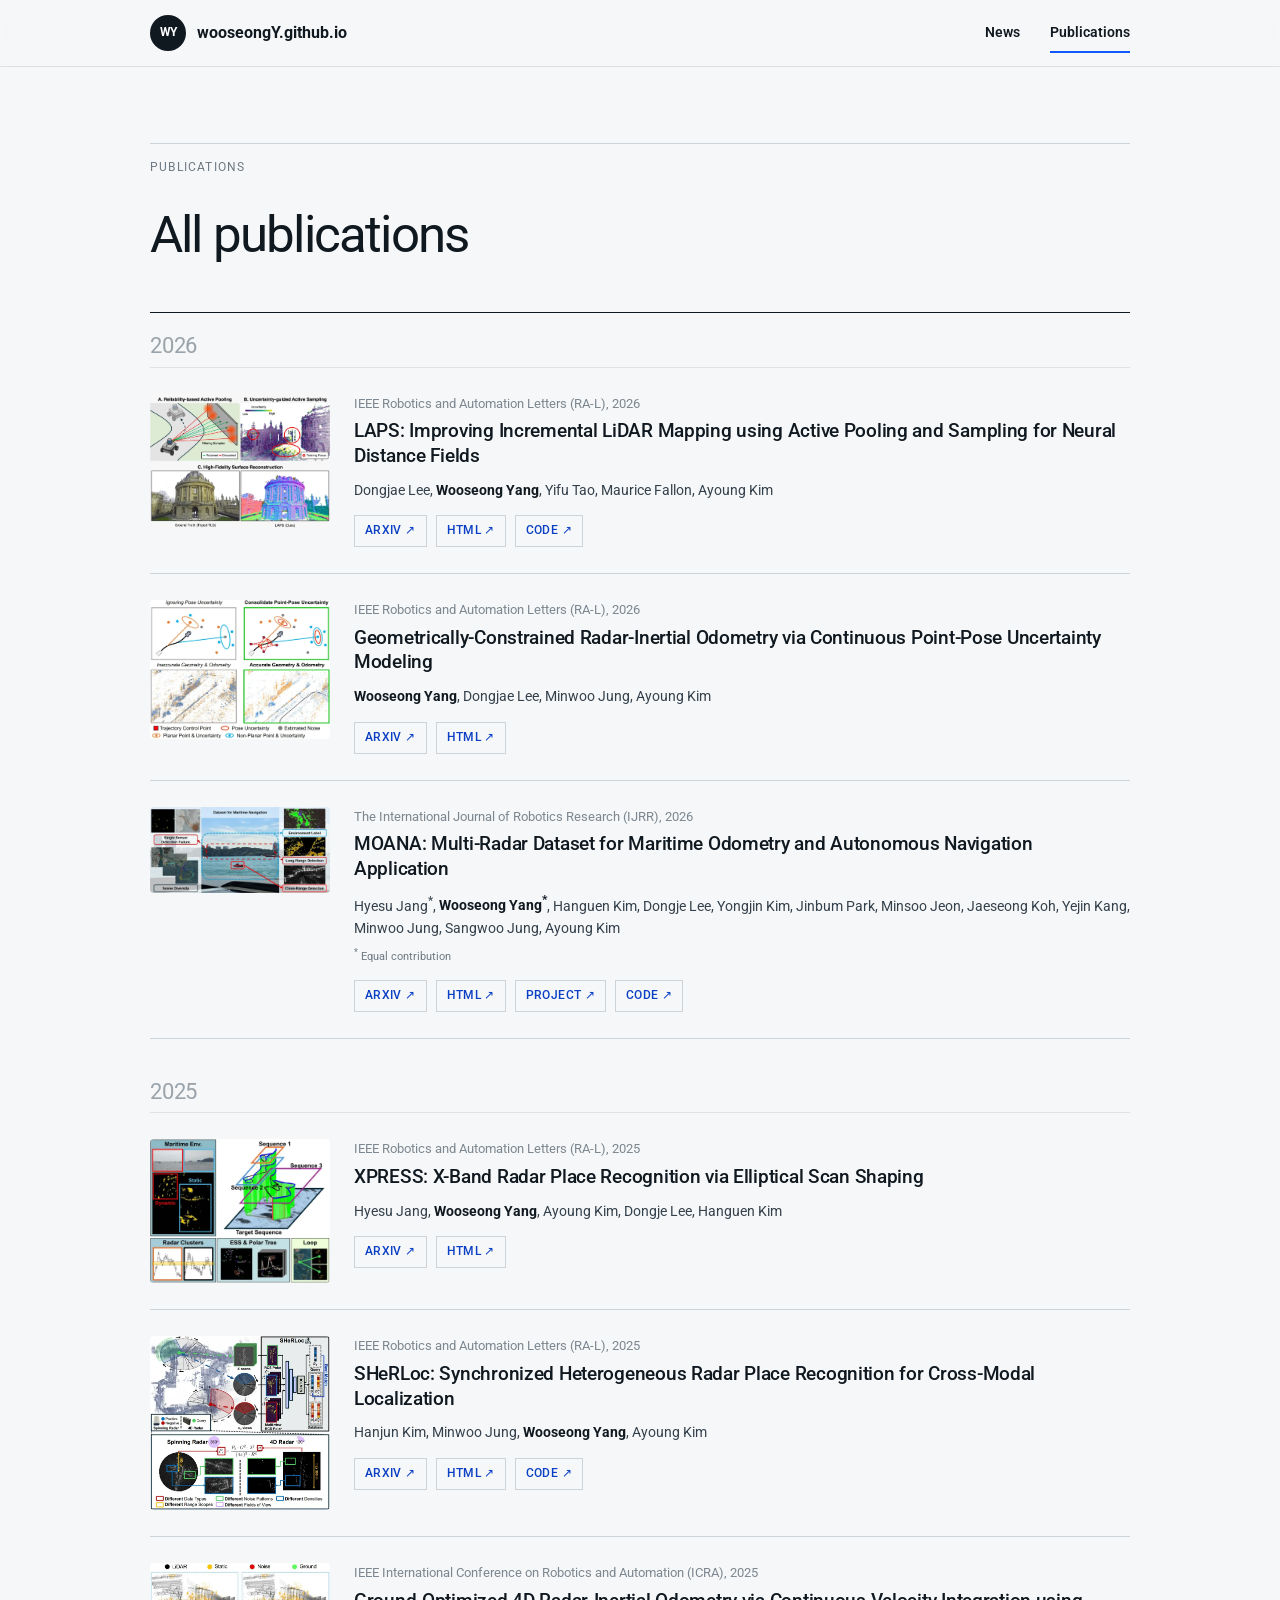
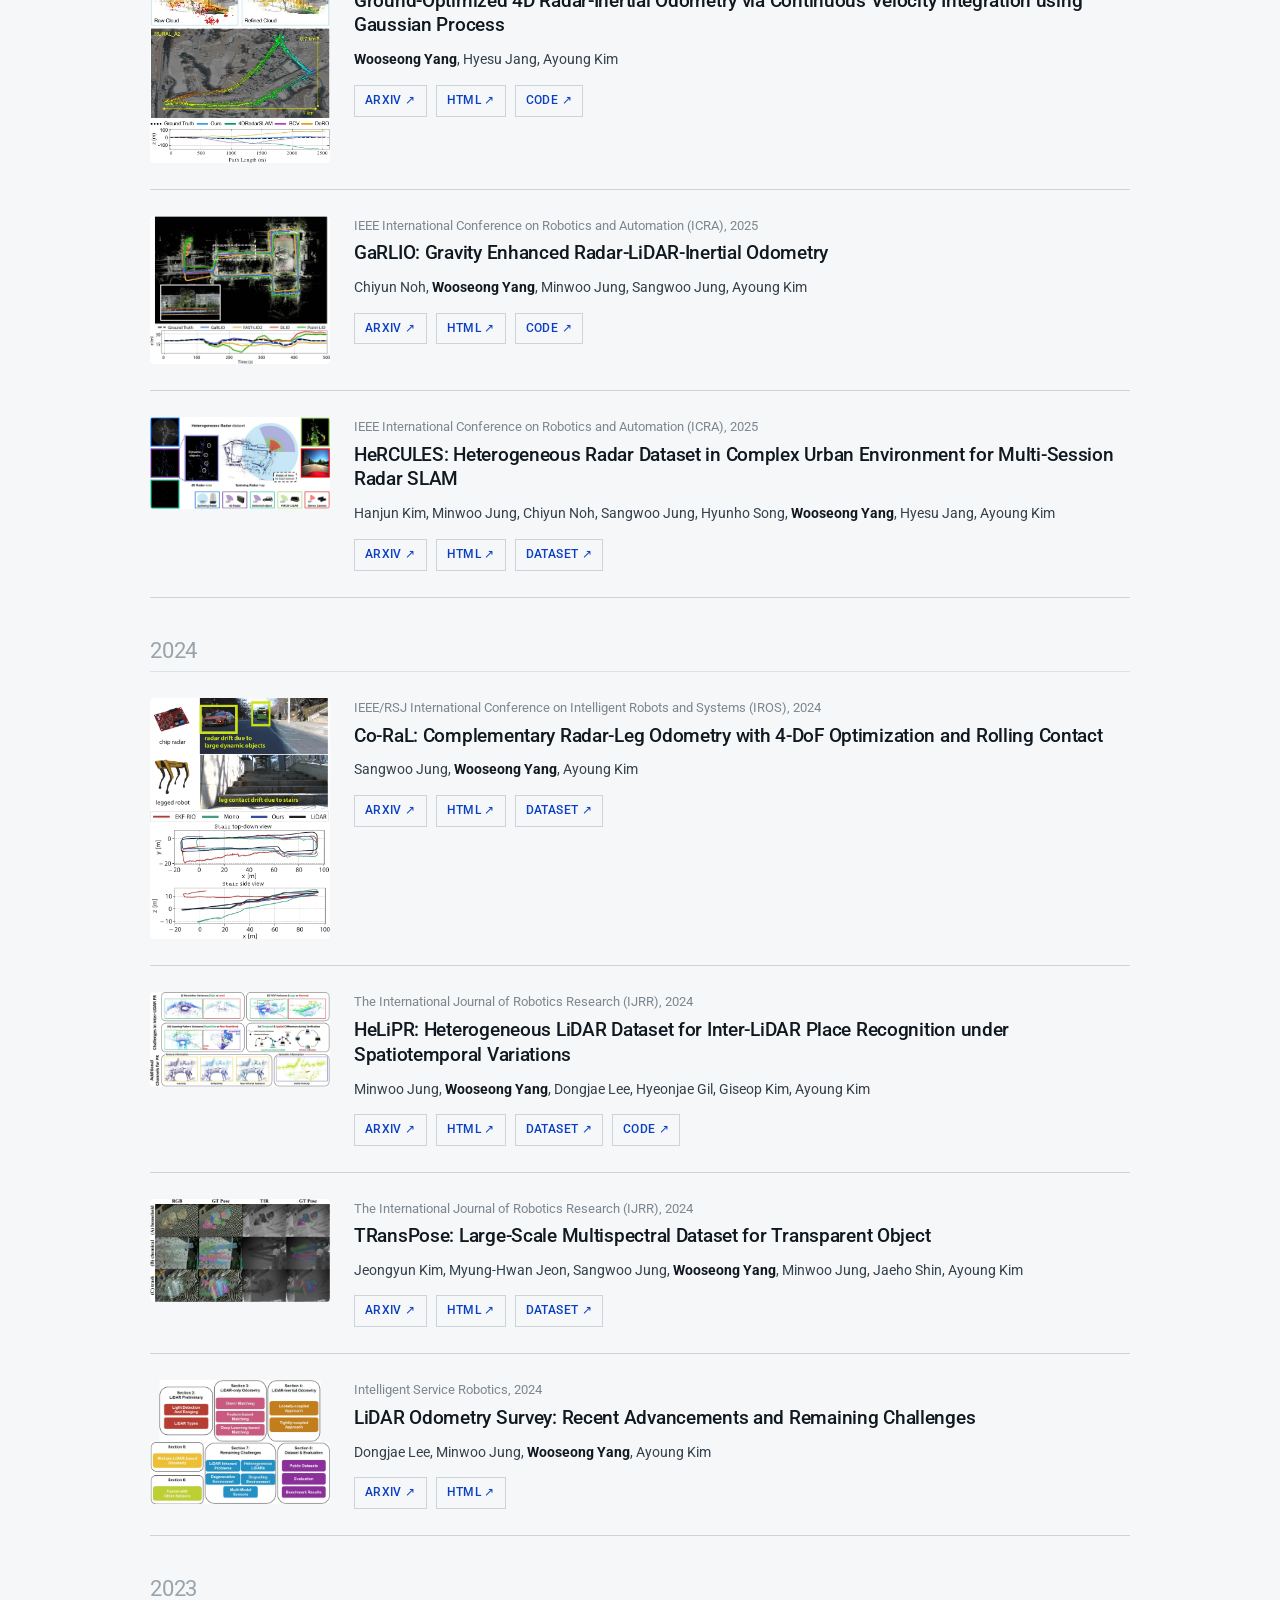
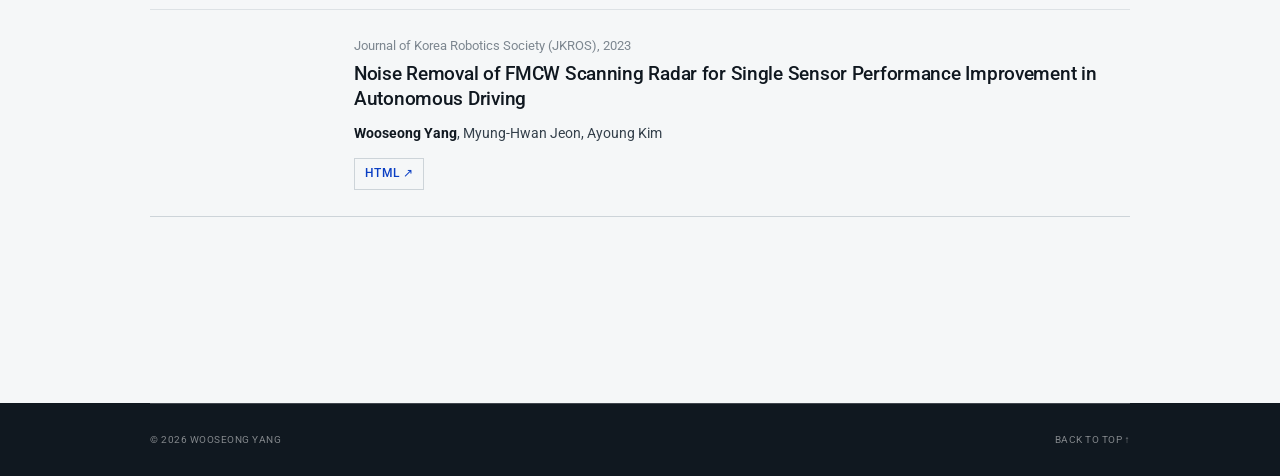
==== commit 974866fb: "Refine publication links and teasers" ====
--- a/publications.html
+++ b/publications.html
@@ -54,10 +54,33 @@
           <article class="paper paper-standard">
             <figure class="paper-teaser">
               <img
+                src="assets/img/publications/laps.webp"
+                alt="LAPS active pooling and sampling pipeline"
+                width="953"
+                height="717"
+                loading="lazy"
+              />
+            </figure>
+            <div class="paper-body">
+              <p class="venue">IEEE Robotics and Automation Letters (RA-L), 2026</p>
+              <h2>LAPS: Improving Incremental LiDAR Mapping using Active Pooling and Sampling for Neural Distance Fields</h2>
+              <p class="authors">Dongjae Lee, <strong>Wooseong Yang</strong>, Yifu Tao, Maurice Fallon, Ayoung Kim</p>
+              <div class="paper-links">
+                <a href="https://arxiv.org/abs/2605.15496" target="_blank" rel="noreferrer">arXiv ↗</a>
+                <a href="https://ieeexplore.ieee.org/document/11543268/" target="_blank" rel="noreferrer">HTML ↗</a>
+                <a href="https://github.com/dongjae0107/LAPS" target="_blank" rel="noreferrer">Code ↗</a>
+              </div>
+            </div>
+          </article>
+
+          <article class="paper paper-standard">
+            <figure class="paper-teaser">
+              <img
                 src="assets/img/publications/geo-rio.webp"
                 alt="Geometric constraints and uncertainty modeling for radar-inertial odometry"
-                width="946"
-                height="720"
+                width="920"
+                height="710"
+                loading="lazy"
               />
             </figure>
             <div class="paper-body">
@@ -65,28 +88,8 @@
               <h2>Geometrically-Constrained Radar-Inertial Odometry via Continuous Point-Pose Uncertainty Modeling</h2>
               <p class="authors"><strong>Wooseong Yang</strong>, Dongjae Lee, Minwoo Jung, Ayoung Kim</p>
               <div class="paper-links">
-                <a href="https://arxiv.org/abs/2604.02745" target="_blank" rel="noreferrer">Paper ↗</a>
-              </div>
-            </div>
-          </article>
-
-          <article class="paper paper-standard">
-            <figure class="paper-teaser">
-              <img
-                src="assets/img/publications/laps.webp"
-                alt="LAPS active pooling and sampling pipeline"
-                width="954"
-                height="720"
-                loading="lazy"
-              />
-            </figure>
-            <div class="paper-body">
-              <p class="venue">IEEE Robotics and Automation Letters (RA-L), 2026</p>
-              <h2>LAPS: Improving Incremental LiDAR Mapping using Active Pooling and Sampling for Neural Distance Fields</h2>
-              <p class="authors">Dongjae Lee, <strong>Wooseong Yang</strong>, Yifu Tao, Maurice Fallon, Ayoung Kim</p>
-              <div class="paper-links">
-                <a href="https://arxiv.org/abs/2605.15496" target="_blank" rel="noreferrer">Paper ↗</a>
-                <a href="https://github.com/dongjae0107/LAPS" target="_blank" rel="noreferrer">Code ↗</a>
+                <a href="https://arxiv.org/abs/2604.02745" target="_blank" rel="noreferrer">arXiv ↗</a>
+                <a href="https://ieeexplore.ieee.org/document/11455624/" target="_blank" rel="noreferrer">HTML ↗</a>
               </div>
             </div>
           </article>
@@ -107,7 +110,8 @@
               <p class="authors">Hyesu Jang<sup>*</sup>, <strong>Wooseong Yang<sup>*</sup></strong>, Hanguen Kim, Dongje Lee, Yongjin Kim, Jinbum Park, Minsoo Jeon, Jaeseong Koh, Yejin Kang, Minwoo Jung, Sangwoo Jung, Ayoung Kim</p>
               <p class="note"><sup>*</sup> Equal contribution</p>
               <div class="paper-links">
-                <a href="https://arxiv.org/abs/2412.03887" target="_blank" rel="noreferrer">Paper ↗</a>
+                <a href="https://arxiv.org/abs/2412.03887" target="_blank" rel="noreferrer">arXiv ↗</a>
+                <a href="https://journals.sagepub.com/doi/10.1177/02783649251354897" target="_blank" rel="noreferrer">HTML ↗</a>
                 <a href="https://sites.google.com/view/rpmmoana" target="_blank" rel="noreferrer">Project ↗</a>
                 <a href="https://github.com/wooseongY/MOANA-File-Player" target="_blank" rel="noreferrer">Code ↗</a>
               </div>
@@ -119,10 +123,53 @@
           <article class="paper paper-standard">
             <figure class="paper-teaser">
               <img
+                src="assets/img/publications/xpress.webp"
+                alt="XPRESS X-band radar place recognition overview"
+                width="896"
+                height="716"
+                loading="lazy"
+              />
+            </figure>
+            <div class="paper-body">
+              <p class="venue">IEEE Robotics and Automation Letters (RA-L), 2025</p>
+              <h2>XPRESS: X-Band Radar Place Recognition via Elliptical Scan Shaping</h2>
+              <p class="authors">Hyesu Jang, <strong>Wooseong Yang</strong>, Ayoung Kim, Dongje Lee, Hanguen Kim</p>
+              <div class="paper-links">
+                <a href="https://arxiv.org/abs/2511.08863" target="_blank" rel="noreferrer">arXiv ↗</a>
+                <a href="https://ieeexplore.ieee.org/document/11222870/" target="_blank" rel="noreferrer">HTML ↗</a>
+              </div>
+            </div>
+          </article>
+
+          <article class="paper paper-standard">
+            <figure class="paper-teaser">
+              <img
+                src="assets/img/publications/sherloc.webp"
+                alt="SHeRLoc heterogeneous radar place recognition pipeline"
+                width="716"
+                height="692"
+                loading="lazy"
+              />
+            </figure>
+            <div class="paper-body">
+              <p class="venue">IEEE Robotics and Automation Letters (RA-L), 2025</p>
+              <h2>SHeRLoc: Synchronized Heterogeneous Radar Place Recognition for Cross-Modal Localization</h2>
+              <p class="authors">Hanjun Kim, Minwoo Jung, <strong>Wooseong Yang</strong>, Ayoung Kim</p>
+              <div class="paper-links">
+                <a href="https://arxiv.org/abs/2506.15175" target="_blank" rel="noreferrer">arXiv ↗</a>
+                <a href="https://ieeexplore.ieee.org/document/11206409/" target="_blank" rel="noreferrer">HTML ↗</a>
+                <a href="https://github.com/wooseongY/SHeRLoc" target="_blank" rel="noreferrer">Code ↗</a>
+              </div>
+            </div>
+          </article>
+
+          <article class="paper paper-standard">
+            <figure class="paper-teaser">
+              <img
                 src="assets/img/publications/go-rio.webp"
                 alt="Go-RIO ground filtering, mapping, and elevation error results from Figure 1"
-                width="710"
-                height="790"
+                width="668"
+                height="741"
                 loading="lazy"
               />
             </figure>
@@ -131,7 +178,8 @@
               <h2>Ground-Optimized 4D Radar-Inertial Odometry via Continuous Velocity Integration using Gaussian Process</h2>
               <p class="authors"><strong>Wooseong Yang</strong>, Hyesu Jang, Ayoung Kim</p>
               <div class="paper-links">
-                <a href="https://arxiv.org/abs/2502.08093" target="_blank" rel="noreferrer">Paper ↗</a>
+                <a href="https://arxiv.org/abs/2502.08093" target="_blank" rel="noreferrer">arXiv ↗</a>
+                <a href="https://ieeexplore.ieee.org/document/11127572/" target="_blank" rel="noreferrer">HTML ↗</a>
                 <a href="https://github.com/wooseongY/Go-RIO" target="_blank" rel="noreferrer">Code ↗</a>
               </div>
             </div>
@@ -142,8 +190,8 @@
               <img
                 src="assets/img/publications/garlio.webp"
                 alt="GaRLIO trajectory and mapping results"
-                width="877"
-                height="720"
+                width="864"
+                height="712"
                 loading="lazy"
               />
             </figure>
@@ -152,7 +200,8 @@
               <h2>GaRLIO: Gravity Enhanced Radar-LiDAR-Inertial Odometry</h2>
               <p class="authors">Chiyun Noh, <strong>Wooseong Yang</strong>, Minwoo Jung, Sangwoo Jung, Ayoung Kim</p>
               <div class="paper-links">
-                <a href="https://arxiv.org/abs/2502.07703" target="_blank" rel="noreferrer">Paper ↗</a>
+                <a href="https://arxiv.org/abs/2502.07703" target="_blank" rel="noreferrer">arXiv ↗</a>
+                <a href="https://ieeexplore.ieee.org/document/11128334/" target="_blank" rel="noreferrer">HTML ↗</a>
                 <a href="https://github.com/wooseongY/GaRLIO" target="_blank" rel="noreferrer">Code ↗</a>
               </div>
             </div>
@@ -163,8 +212,8 @@
               <img
                 src="assets/img/publications/hercules.webp"
                 alt="HeRCULES heterogeneous radar dataset overview"
-                width="1000"
-                height="516"
+                width="988"
+                height="504"
                 loading="lazy"
               />
             </figure>
@@ -173,54 +222,81 @@
               <h2>HeRCULES: Heterogeneous Radar Dataset in Complex Urban Environment for Multi-Session Radar SLAM</h2>
               <p class="authors">Hanjun Kim, Minwoo Jung, Chiyun Noh, Sangwoo Jung, Hyunho Song, <strong>Wooseong Yang</strong>, Hyesu Jang, Ayoung Kim</p>
               <div class="paper-links">
-                <a href="https://arxiv.org/abs/2502.01946" target="_blank" rel="noreferrer">Paper ↗</a>
+                <a href="https://arxiv.org/abs/2502.01946" target="_blank" rel="noreferrer">arXiv ↗</a>
+                <a href="https://ieeexplore.ieee.org/document/11128678/" target="_blank" rel="noreferrer">HTML ↗</a>
                 <a href="https://sites.google.com/view/herculesdataset" target="_blank" rel="noreferrer">Dataset ↗</a>
               </div>
             </div>
           </article>
 
-          <article class="paper paper-standard">
-            <figure class="paper-teaser">
-              <img
-                src="assets/img/publications/sherloc.webp"
-                alt="SHeRLoc heterogeneous radar place recognition pipeline"
-                width="752"
-                height="720"
-                loading="lazy"
-              />
-            </figure>
-            <div class="paper-body">
-              <p class="venue">IEEE Robotics and Automation Letters (RA-L), 2025</p>
-              <h2>SHeRLoc: Synchronized Heterogeneous Radar Place Recognition for Cross-Modal Localization</h2>
-              <p class="authors">Hanjun Kim, Minwoo Jung, <strong>Wooseong Yang</strong>, Ayoung Kim</p>
-              <div class="paper-links">
-                <a href="https://arxiv.org/abs/2506.15175" target="_blank" rel="noreferrer">Paper ↗</a>
-                <a href="https://github.com/wooseongY/SHeRLoc" target="_blank" rel="noreferrer">Code ↗</a>
-              </div>
-            </div>
-          </article>
-
-          <article class="paper paper-standard">
-            <figure class="paper-teaser">
-              <img
-                src="assets/img/publications/xpress.webp"
-                alt="XPRESS X-band radar place recognition overview"
-                width="904"
-                height="720"
-                loading="lazy"
-              />
-            </figure>
-            <div class="paper-body">
-              <p class="venue">IEEE Robotics and Automation Letters (RA-L), 2025</p>
-              <h2>XPRESS: X-Band Radar Place Recognition via Elliptical Scan Shaping</h2>
-              <p class="authors">Hyesu Jang, <strong>Wooseong Yang</strong>, Ayoung Kim, Dongje Lee, Hanguen Kim</p>
-              <div class="paper-links">
-                <a href="https://arxiv.org/abs/2511.08863" target="_blank" rel="noreferrer">Paper ↗</a>
-              </div>
-            </div>
-          </article>
-
           <h2 class="publication-year-heading">2024</h2>
+
+          <article class="paper paper-standard">
+            <figure class="paper-teaser">
+              <img
+                src="assets/img/publications/coral.webp"
+                alt="Co-RaL radar and leg odometry failure cases with trajectory comparison"
+                width="603"
+                height="808"
+                loading="lazy"
+              />
+            </figure>
+            <div class="paper-body">
+              <p class="venue">IEEE/RSJ International Conference on Intelligent Robots and Systems (IROS), 2024</p>
+              <h2>Co-RaL: Complementary Radar-Leg Odometry with 4-DoF Optimization and Rolling Contact</h2>
+              <p class="authors">Sangwoo Jung, <strong>Wooseong Yang</strong>, Ayoung Kim</p>
+              <div class="paper-links">
+                <a href="https://arxiv.org/abs/2407.05820" target="_blank" rel="noreferrer">arXiv ↗</a>
+                <a href="https://ieeexplore.ieee.org/document/10801960/" target="_blank" rel="noreferrer">HTML ↗</a>
+                <a href="https://github.com/SangwooJung98/Co-RaL-Dataset" target="_blank" rel="noreferrer">Dataset ↗</a>
+              </div>
+            </div>
+          </article>
+
+          <article class="paper paper-standard">
+            <figure class="paper-teaser paper-teaser-wide">
+              <img
+                src="assets/img/publications/helipr.webp"
+                alt="HeLiPR place recognition dataset overview"
+                width="996"
+                height="524"
+                loading="lazy"
+              />
+            </figure>
+            <div class="paper-body">
+              <p class="venue">The International Journal of Robotics Research (IJRR), 2024</p>
+              <h2>HeLiPR: Heterogeneous LiDAR Dataset for Inter-LiDAR Place Recognition under Spatiotemporal Variations</h2>
+              <p class="authors">Minwoo Jung, <strong>Wooseong Yang</strong>, Dongjae Lee, Hyeonjae Gil, Giseop Kim, Ayoung Kim</p>
+              <div class="paper-links">
+                <a href="https://arxiv.org/abs/2309.14590" target="_blank" rel="noreferrer">arXiv ↗</a>
+                <a href="https://journals.sagepub.com/doi/10.1177/02783649241242136" target="_blank" rel="noreferrer">HTML ↗</a>
+                <a href="https://sites.google.com/view/heliprdataset" target="_blank" rel="noreferrer">Dataset ↗</a>
+                <a href="https://github.com/wooseongY/HeLiPR-File-Player-ROS2" target="_blank" rel="noreferrer">Code ↗</a>
+              </div>
+            </div>
+          </article>
+
+          <article class="paper paper-standard">
+            <figure class="paper-teaser">
+              <img
+                src="assets/img/publications/transpose.webp"
+                alt="TRansPose multispectral transparent object dataset examples"
+                width="988"
+                height="568"
+                loading="lazy"
+              />
+            </figure>
+            <div class="paper-body">
+              <p class="venue">The International Journal of Robotics Research (IJRR), 2024</p>
+              <h2>TRansPose: Large-Scale Multispectral Dataset for Transparent Object</h2>
+              <p class="authors">Jeongyun Kim, Myung-Hwan Jeon, Sangwoo Jung, <strong>Wooseong Yang</strong>, Minwoo Jung, Jaeho Shin, Ayoung Kim</p>
+              <div class="paper-links">
+                <a href="https://arxiv.org/abs/2307.05016" target="_blank" rel="noreferrer">arXiv ↗</a>
+                <a href="https://journals.sagepub.com/doi/10.1177/02783649231213117" target="_blank" rel="noreferrer">HTML ↗</a>
+                <a href="https://sites.google.com/view/transpose-dataset" target="_blank" rel="noreferrer">Dataset ↗</a>
+              </div>
+            </div>
+          </article>
 
           <article class="paper paper-standard">
             <figure class="paper-teaser">
@@ -237,62 +313,8 @@
               <h2>LiDAR Odometry Survey: Recent Advancements and Remaining Challenges</h2>
               <p class="authors">Dongjae Lee, Minwoo Jung, <strong>Wooseong Yang</strong>, Ayoung Kim</p>
               <div class="paper-links">
-                <a href="https://arxiv.org/abs/2312.17487" target="_blank" rel="noreferrer">Paper ↗</a>
-              </div>
-            </div>
-          </article>
-
-          <article class="paper paper-standard">
-            <figure class="paper-teaser paper-teaser-wide">
-              <img
-                src="assets/img/publications/helipr.webp"
-                alt="HeLiPR place recognition dataset overview"
-                width="1000"
-                height="535"
-                loading="lazy"
-              />
-            </figure>
-            <div class="paper-body">
-              <p class="venue">The International Journal of Robotics Research (IJRR), 2024</p>
-              <h2>HeLiPR: Heterogeneous LiDAR Dataset for Inter-LiDAR Place Recognition under Spatiotemporal Variations</h2>
-              <p class="authors">Minwoo Jung, <strong>Wooseong Yang</strong>, Dongjae Lee, Hyeonjae Gil, Giseop Kim, Ayoung Kim</p>
-              <div class="paper-links">
-                <a href="https://arxiv.org/abs/2309.14590" target="_blank" rel="noreferrer">Paper ↗</a>
-                <a href="https://sites.google.com/view/heliprdataset" target="_blank" rel="noreferrer">Dataset ↗</a>
-                <a href="https://github.com/wooseongY/HeLiPR-File-Player-ROS2" target="_blank" rel="noreferrer">Code ↗</a>
-              </div>
-            </div>
-          </article>
-
-          <article class="paper paper-standard">
-            <figure class="paper-teaser paper-teaser-wide">
-              <img
-                src="assets/img/publications/transpose.webp"
-                alt="TRansPose multispectral transparent object dataset examples"
-                width="1000"
-                height="579"
-                loading="lazy"
-              />
-            </figure>
-            <div class="paper-body">
-              <p class="venue">The International Journal of Robotics Research (IJRR), 2024</p>
-              <h2>TRansPose: Large-Scale Multispectral Dataset for Transparent Object</h2>
-              <p class="authors">Jeongyun Kim, Myung-Hwan Jeon, Sangwoo Jung, <strong>Wooseong Yang</strong>, Minwoo Jung, Jaeho Shin, Ayoung Kim</p>
-              <div class="paper-links">
-                <a href="https://arxiv.org/abs/2307.05016" target="_blank" rel="noreferrer">Paper ↗</a>
-                <a href="https://sites.google.com/view/transpose-dataset" target="_blank" rel="noreferrer">Dataset ↗</a>
-              </div>
-            </div>
-          </article>
-
-          <article class="paper paper-standard no-teaser">
-            <div class="paper-body">
-              <p class="venue">IEEE/RSJ International Conference on Intelligent Robots and Systems (IROS), 2024</p>
-              <h2>Co-RaL: Complementary Radar-Leg Odometry with 4-DoF Optimization and Rolling Contact</h2>
-              <p class="authors">Sangwoo Jung, <strong>Wooseong Yang</strong>, Ayoung Kim</p>
-              <div class="paper-links">
-                <a href="https://arxiv.org/abs/2407.05820" target="_blank" rel="noreferrer">Paper ↗</a>
-                <a href="https://github.com/SangwooJung98/Co-RaL-Dataset" target="_blank" rel="noreferrer">Dataset ↗</a>
+                <a href="https://arxiv.org/abs/2312.17487" target="_blank" rel="noreferrer">arXiv ↗</a>
+                <a href="https://link.springer.com/article/10.1007/s11370-024-00515-8" target="_blank" rel="noreferrer">HTML ↗</a>
               </div>
             </div>
           </article>
@@ -305,7 +327,7 @@
               <h2>Noise Removal of FMCW Scanning Radar for Single Sensor Performance Improvement in Autonomous Driving</h2>
               <p class="authors"><strong>Wooseong Yang</strong>, Myung-Hwan Jeon, Ayoung Kim</p>
               <div class="paper-links">
-                <a href="https://doi.org/10.7746/jkros.2023.18.3.271" target="_blank" rel="noreferrer">Paper ↗</a>
+                <a href="https://jkros.org/_PR/view/?aidx=37542&amp;bidx=3391" target="_blank" rel="noreferrer">HTML ↗</a>
               </div>
             </div>
           </article>
--- a/assets/styles.css
+++ b/assets/styles.css
@@ -1302,24 +1302,24 @@
 .paper-teaser {
   display: grid;
   width: 210px;
-  height: 142px;
+  height: auto;
   margin: 0;
-  overflow: hidden;
+  overflow: visible;
   place-items: center;
-  border: 1px solid #d9dfe3;
-  border-radius: 5px;
-  background: var(--white);
+  border: 0;
+  background: transparent;
 }
 
 .paper-teaser img {
   width: 100%;
-  height: 100%;
-  padding: 8px;
+  height: auto;
+  padding: 0;
   object-fit: contain;
+  border-radius: 4px;
 }
 
 .paper-teaser-wide img {
-  padding: 5px;
+  padding: 0;
 }
 
 .paper.no-teaser .paper-body {
@@ -1403,7 +1403,7 @@
 
   .paper-teaser {
     width: 180px;
-    height: 124px;
+    height: auto;
   }
 
   .publication-list .paper {
@@ -1439,7 +1439,7 @@
 
   .paper-teaser {
     width: min(100%, 320px);
-    height: 190px;
+    height: auto;
   }
 
   .paper.no-teaser .paper-body {
@@ -1572,7 +1572,7 @@
 
 .paper-teaser {
   width: 180px;
-  height: 122px;
+  height: auto;
 }
 
 .publication-list .paper {
@@ -1683,7 +1683,7 @@
 
   .paper-teaser {
     width: min(100%, 320px);
-    height: 190px;
+    height: auto;
   }
 
   .paper.no-teaser .paper-body {
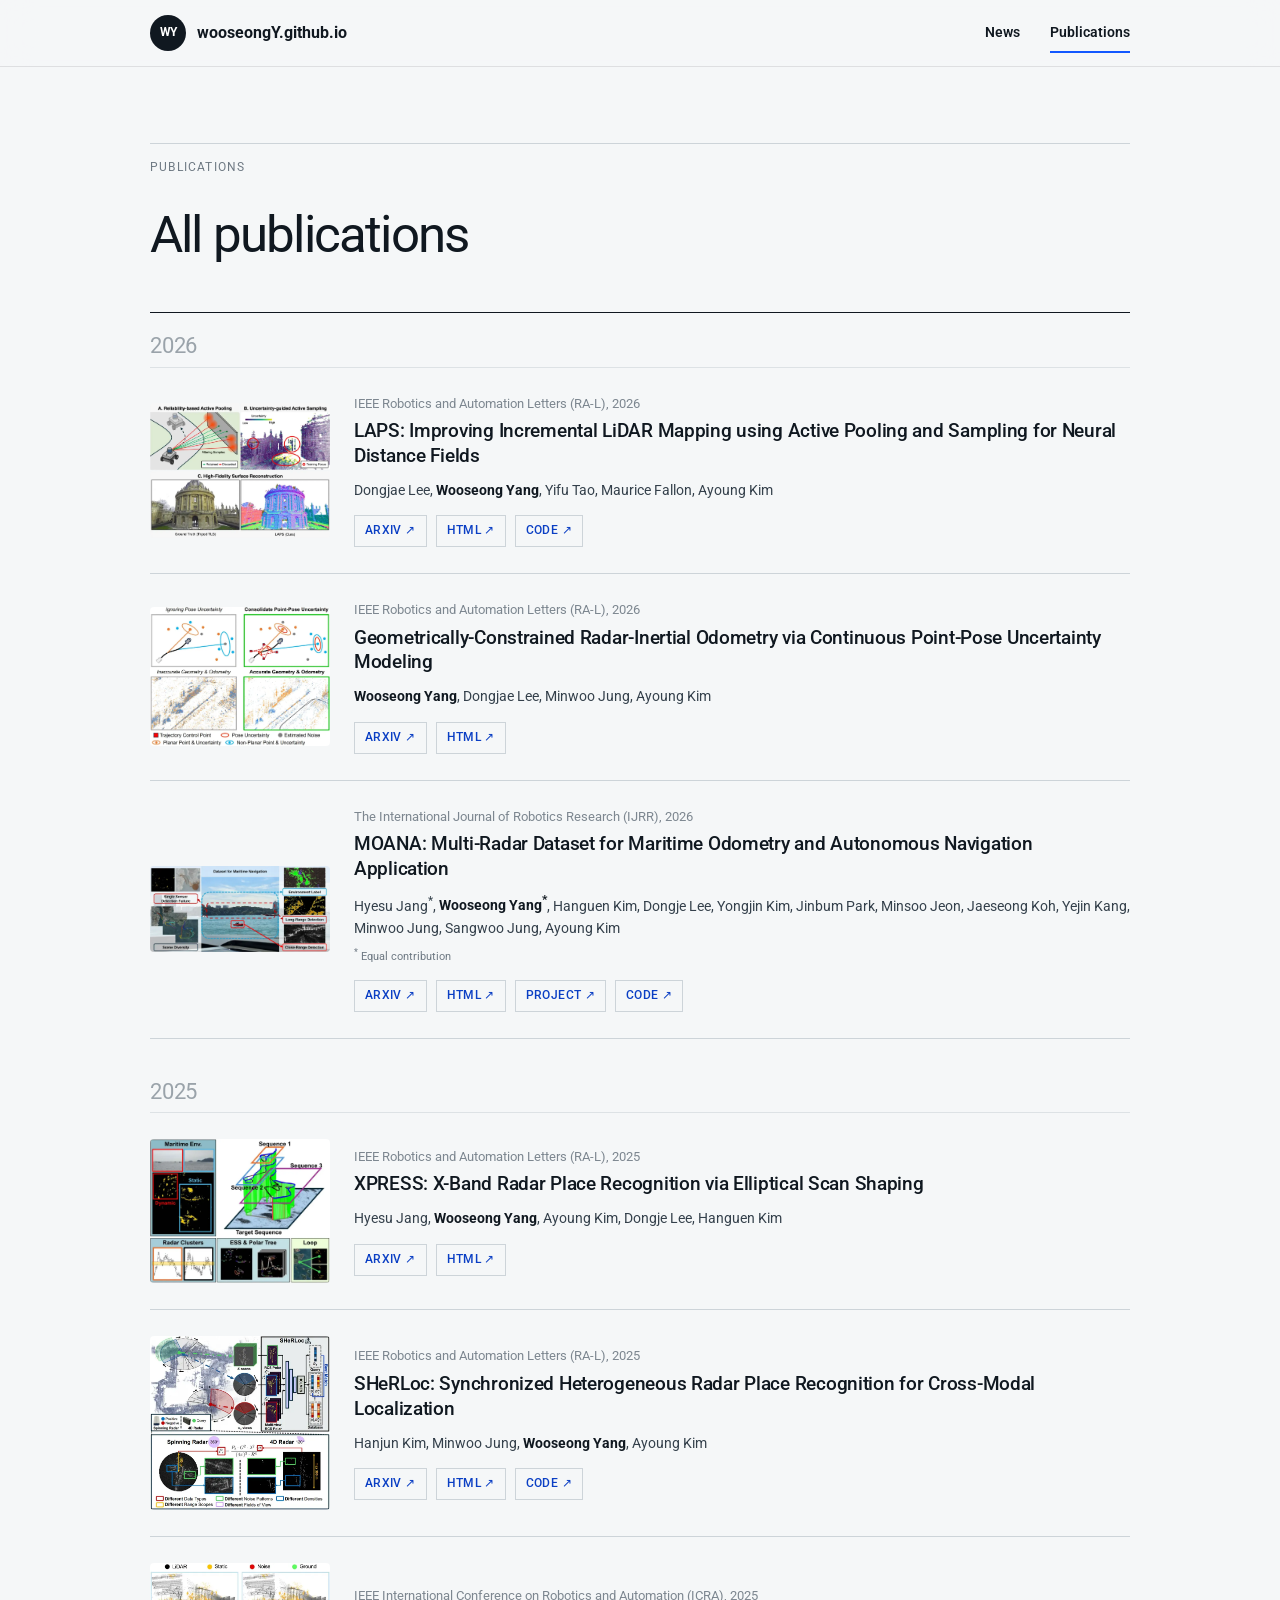
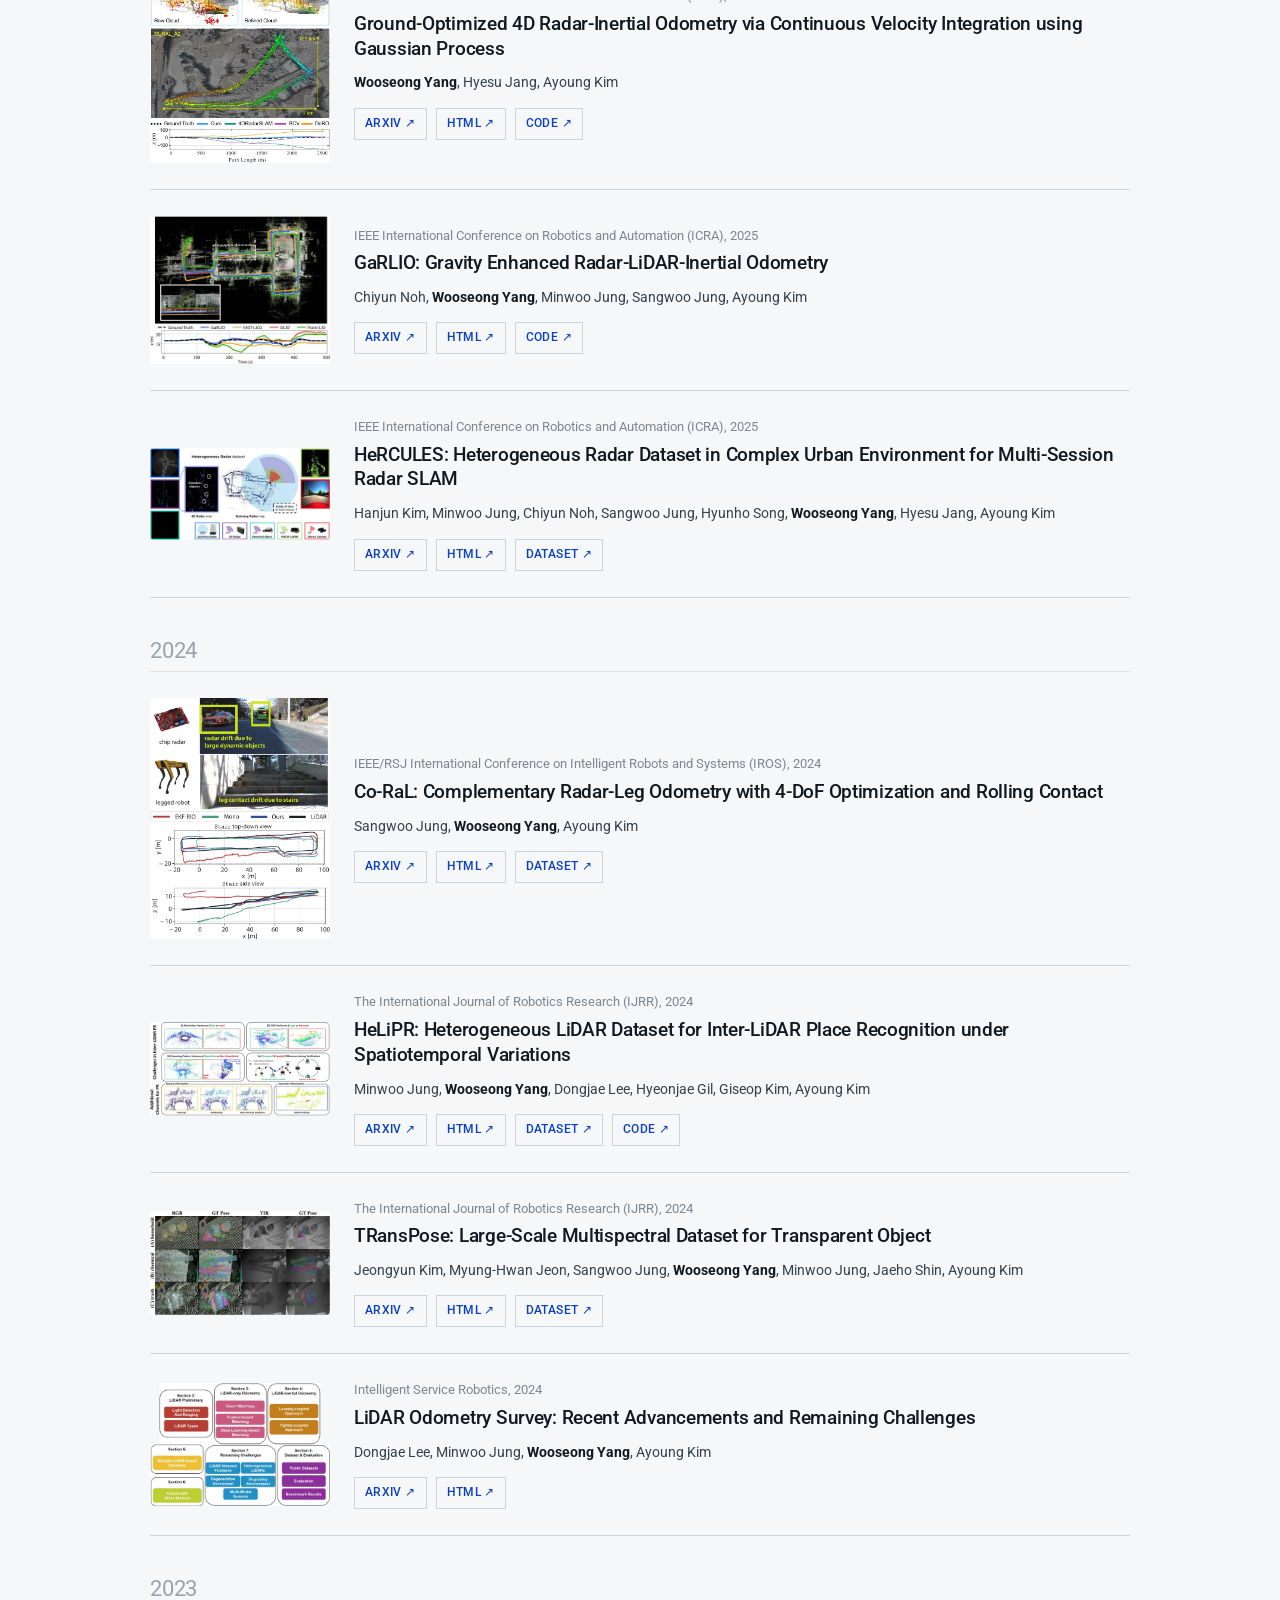
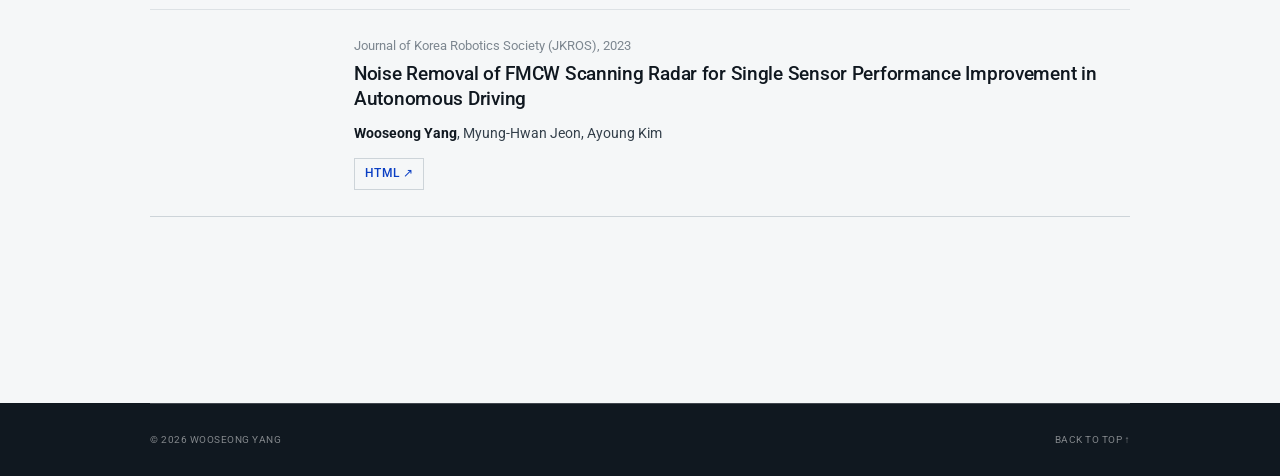
==== commit 29c61782: "Center publication details beside teasers" ====
--- a/publications.html
+++ b/publications.html
@@ -17,7 +17,7 @@
       href="https://fonts.googleapis.com/css2?family=Roboto:wght@300;400;500;700&display=swap"
       rel="stylesheet"
     />
-    <link rel="stylesheet" href="assets/styles.css" />
+    <link rel="stylesheet" href="assets/styles.css?v=20260911-3" />
     <script src="assets/site.js" defer></script>
   </head>
 
@@ -54,7 +54,7 @@
           <article class="paper paper-standard">
             <figure class="paper-teaser">
               <img
-                src="assets/img/publications/laps.webp"
+                src="assets/img/publications/laps.webp?v=20260911-2"
                 alt="LAPS active pooling and sampling pipeline"
                 width="953"
                 height="717"
@@ -76,7 +76,7 @@
           <article class="paper paper-standard">
             <figure class="paper-teaser">
               <img
-                src="assets/img/publications/geo-rio.webp"
+                src="assets/img/publications/geo-rio.webp?v=20260911-2"
                 alt="Geometric constraints and uncertainty modeling for radar-inertial odometry"
                 width="920"
                 height="710"
@@ -97,7 +97,7 @@
           <article class="paper paper-standard">
             <figure class="paper-teaser paper-teaser-wide">
               <img
-                src="assets/img/publications/moana.webp"
+                src="assets/img/publications/moana.webp?v=20260911-2"
                 alt="MOANA maritime multi-radar dataset overview"
                 width="1000"
                 height="479"
@@ -123,7 +123,7 @@
           <article class="paper paper-standard">
             <figure class="paper-teaser">
               <img
-                src="assets/img/publications/xpress.webp"
+                src="assets/img/publications/xpress.webp?v=20260911-2"
                 alt="XPRESS X-band radar place recognition overview"
                 width="896"
                 height="716"
@@ -144,7 +144,7 @@
           <article class="paper paper-standard">
             <figure class="paper-teaser">
               <img
-                src="assets/img/publications/sherloc.webp"
+                src="assets/img/publications/sherloc.webp?v=20260911-2"
                 alt="SHeRLoc heterogeneous radar place recognition pipeline"
                 width="716"
                 height="692"
@@ -166,7 +166,7 @@
           <article class="paper paper-standard">
             <figure class="paper-teaser">
               <img
-                src="assets/img/publications/go-rio.webp"
+                src="assets/img/publications/go-rio.webp?v=20260911-2"
                 alt="Go-RIO ground filtering, mapping, and elevation error results from Figure 1"
                 width="668"
                 height="741"
@@ -188,7 +188,7 @@
           <article class="paper paper-standard">
             <figure class="paper-teaser">
               <img
-                src="assets/img/publications/garlio.webp"
+                src="assets/img/publications/garlio.webp?v=20260911-2"
                 alt="GaRLIO trajectory and mapping results"
                 width="864"
                 height="712"
@@ -210,7 +210,7 @@
           <article class="paper paper-standard">
             <figure class="paper-teaser paper-teaser-wide">
               <img
-                src="assets/img/publications/hercules.webp"
+                src="assets/img/publications/hercules.webp?v=20260911-2"
                 alt="HeRCULES heterogeneous radar dataset overview"
                 width="988"
                 height="504"
@@ -234,7 +234,7 @@
           <article class="paper paper-standard">
             <figure class="paper-teaser">
               <img
-                src="assets/img/publications/coral.webp"
+                src="assets/img/publications/coral.webp?v=20260911-2"
                 alt="Co-RaL radar and leg odometry failure cases with trajectory comparison"
                 width="603"
                 height="808"
@@ -256,7 +256,7 @@
           <article class="paper paper-standard">
             <figure class="paper-teaser paper-teaser-wide">
               <img
-                src="assets/img/publications/helipr.webp"
+                src="assets/img/publications/helipr.webp?v=20260911-2"
                 alt="HeLiPR place recognition dataset overview"
                 width="996"
                 height="524"
@@ -279,7 +279,7 @@
           <article class="paper paper-standard">
             <figure class="paper-teaser">
               <img
-                src="assets/img/publications/transpose.webp"
+                src="assets/img/publications/transpose.webp?v=20260911-2"
                 alt="TRansPose multispectral transparent object dataset examples"
                 width="988"
                 height="568"
@@ -301,7 +301,7 @@
           <article class="paper paper-standard">
             <figure class="paper-teaser">
               <img
-                src="assets/img/publications/lidar-survey.webp"
+                src="assets/img/publications/lidar-survey.webp?v=20260911-2"
                 alt="LiDAR odometry survey taxonomy"
                 width="1000"
                 height="685"
--- a/assets/styles.css
+++ b/assets/styles.css
@@ -1294,7 +1294,7 @@
 
 .publication-list .paper {
   grid-column: auto;
-  align-items: start;
+  align-items: center;
   padding: 32px 0;
   gap: 30px;
 }
@@ -1433,6 +1433,7 @@
   }
 
   .publication-list .paper {
+    align-items: start;
     padding: 27px 0;
     gap: 19px;
   }
